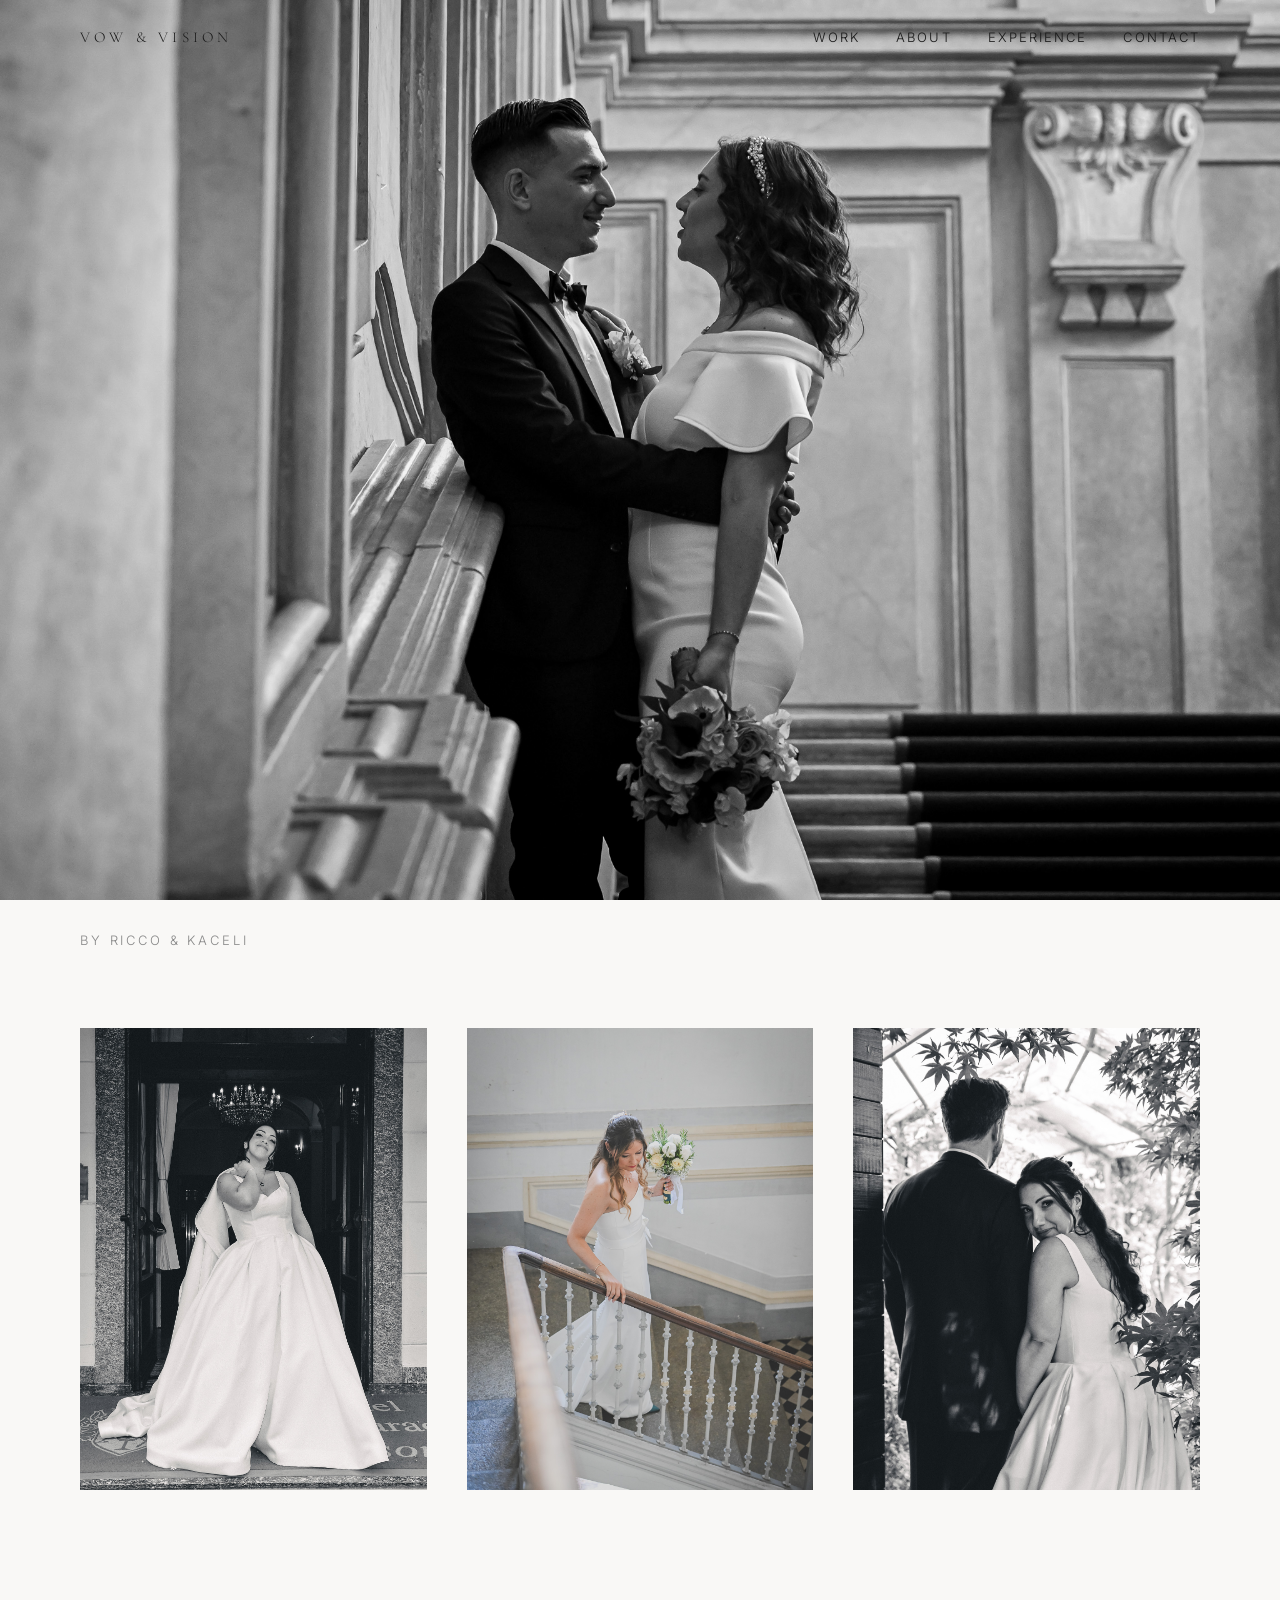
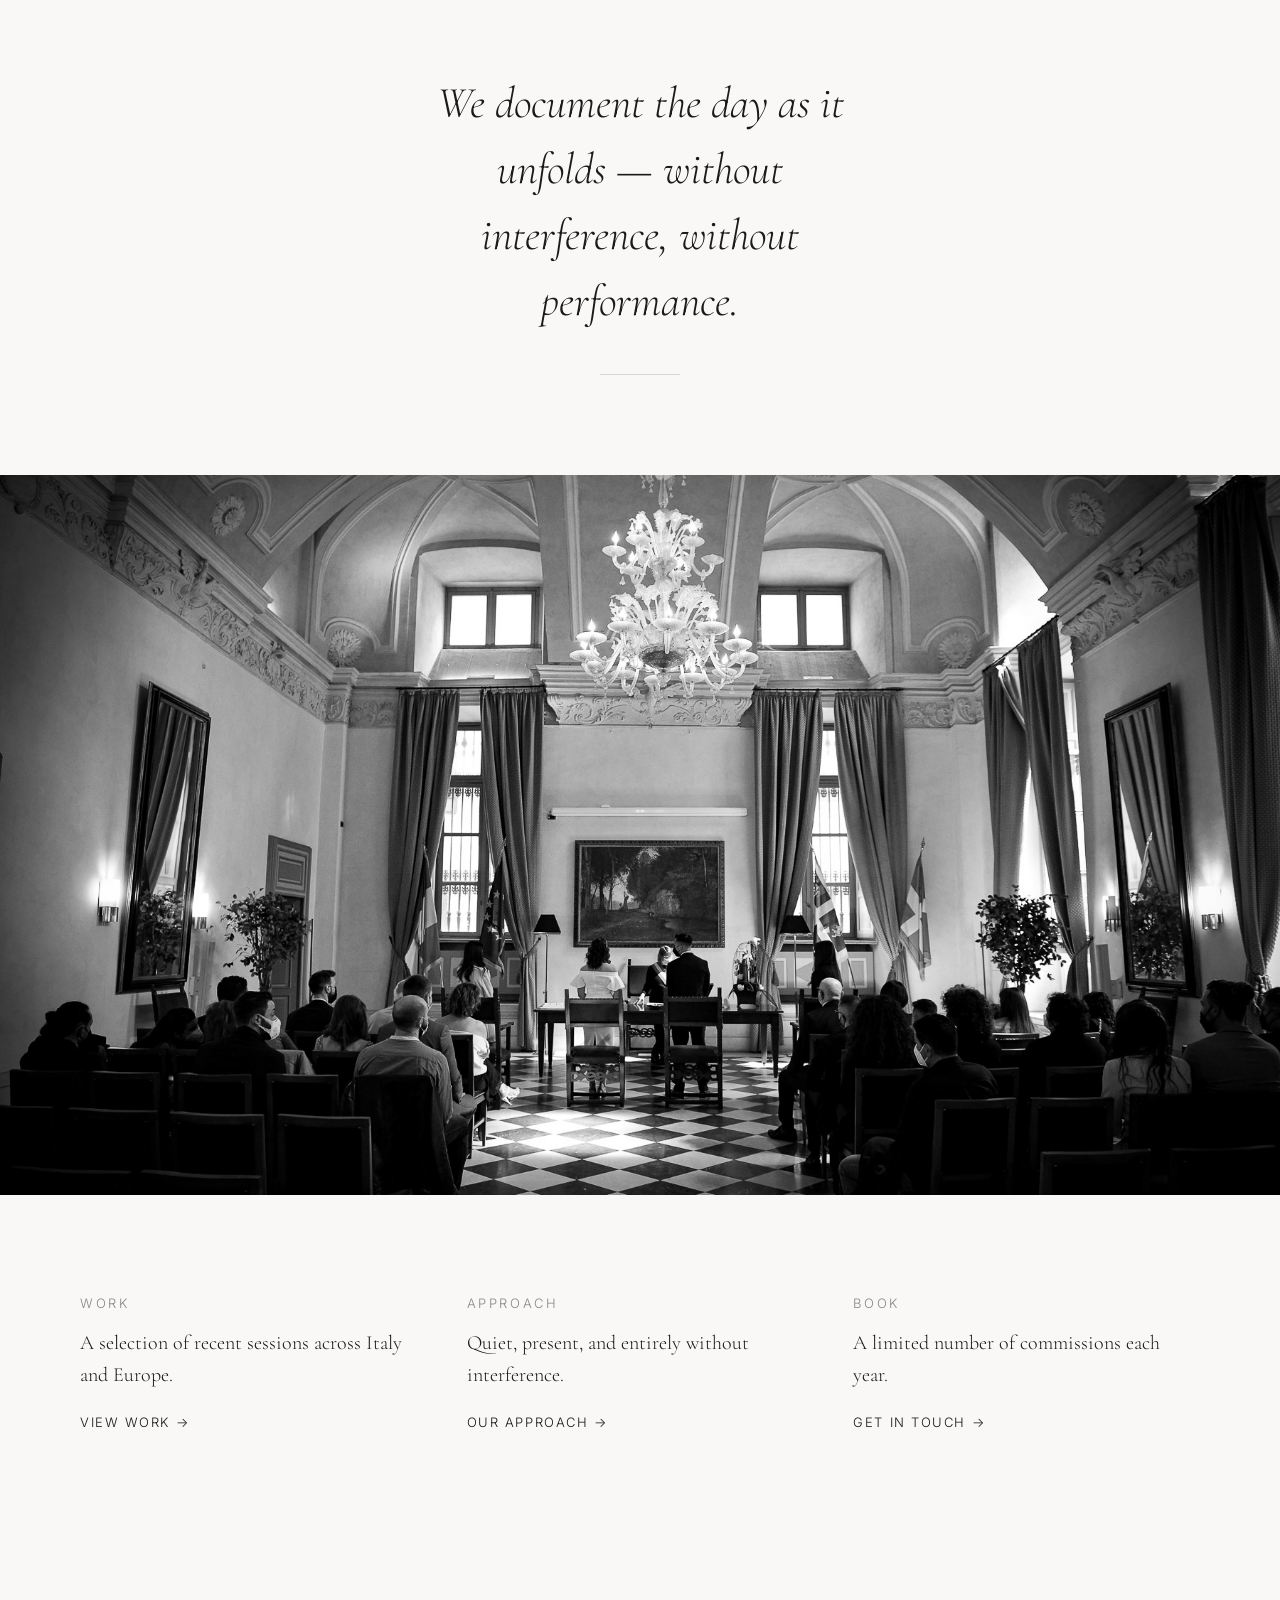
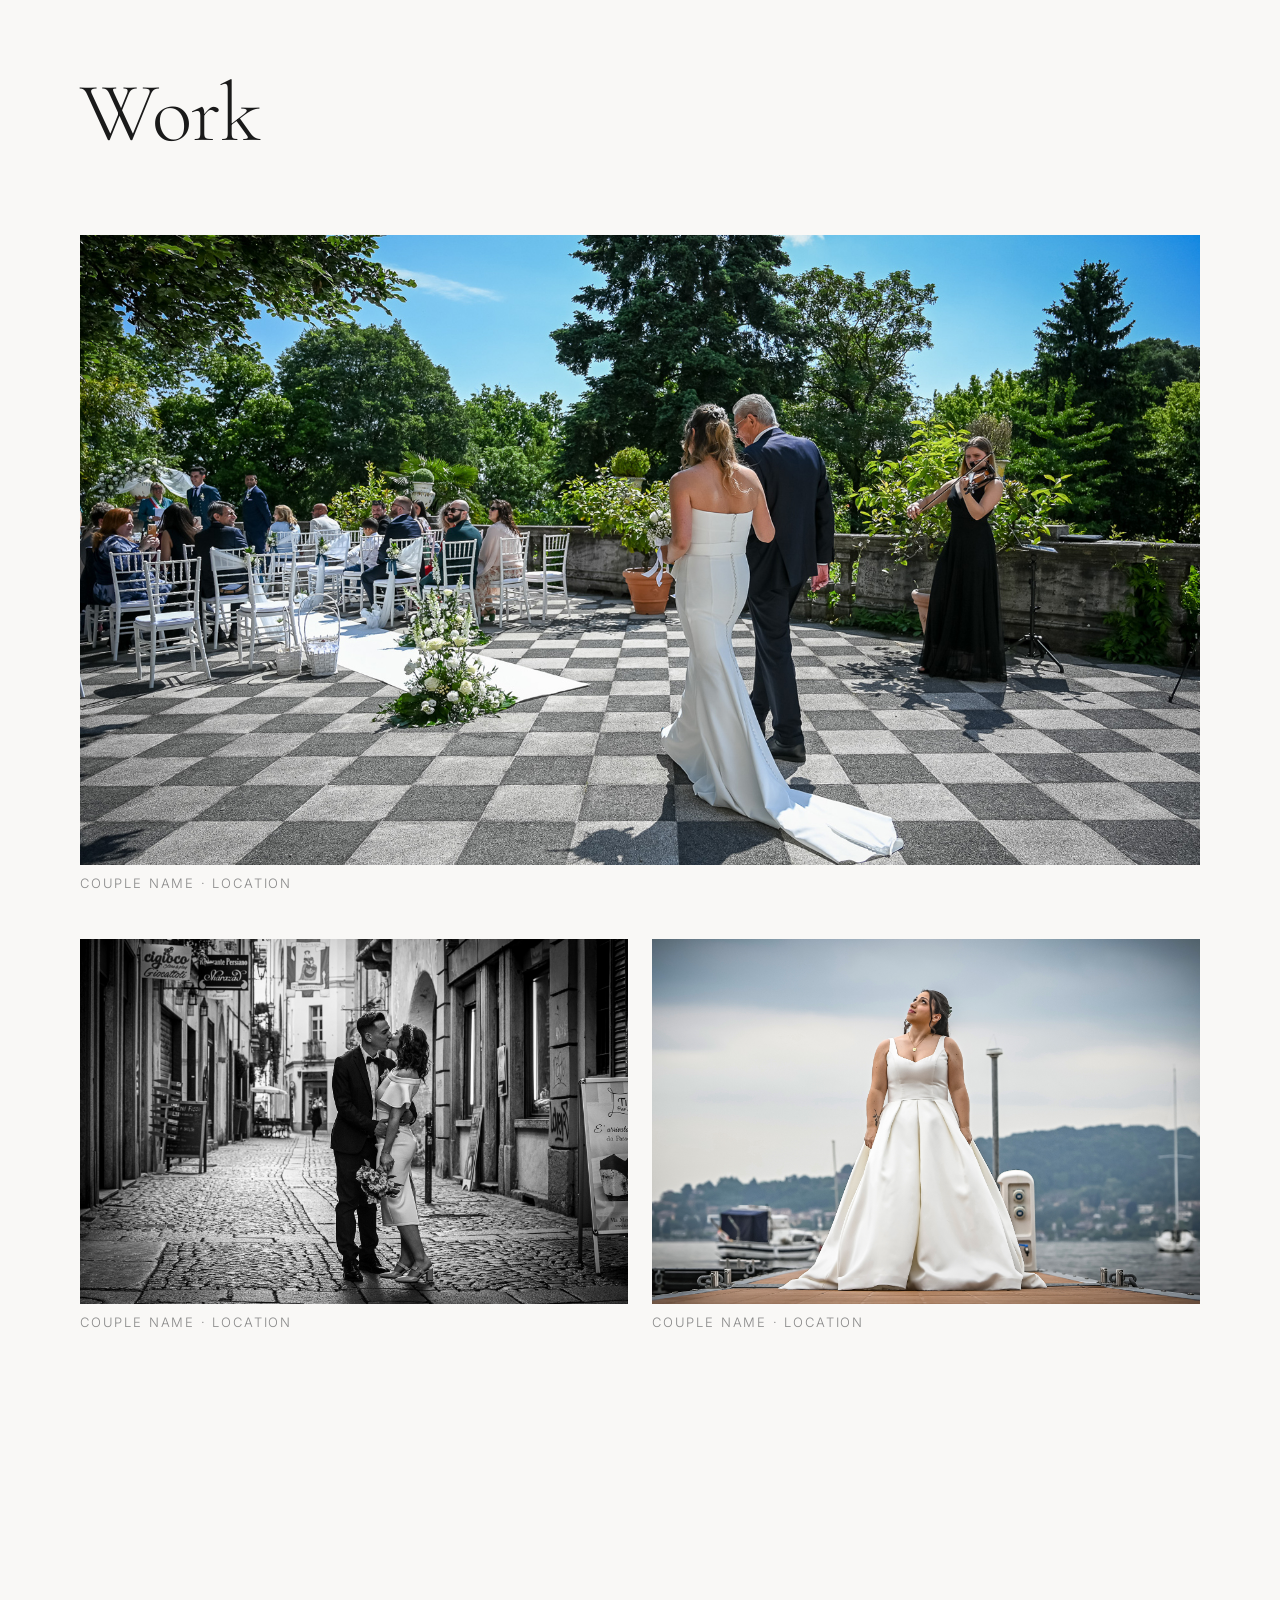
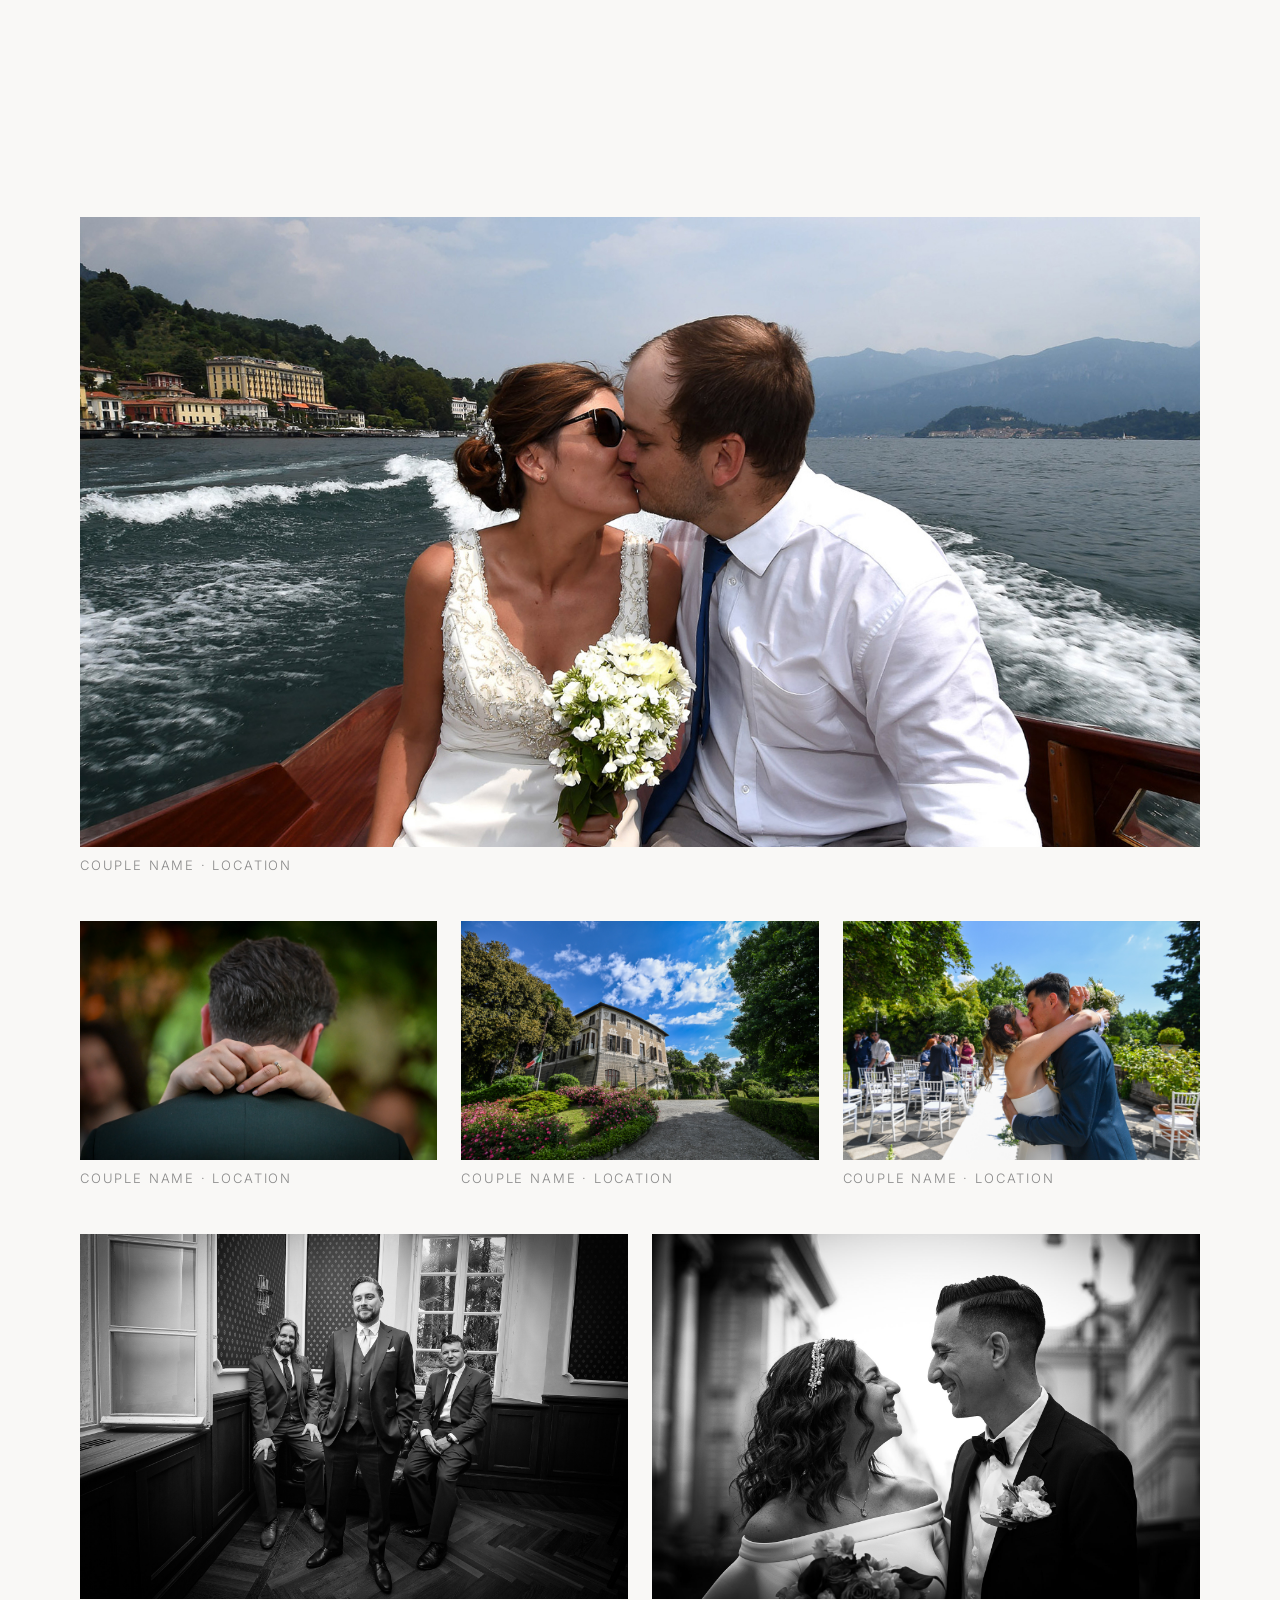
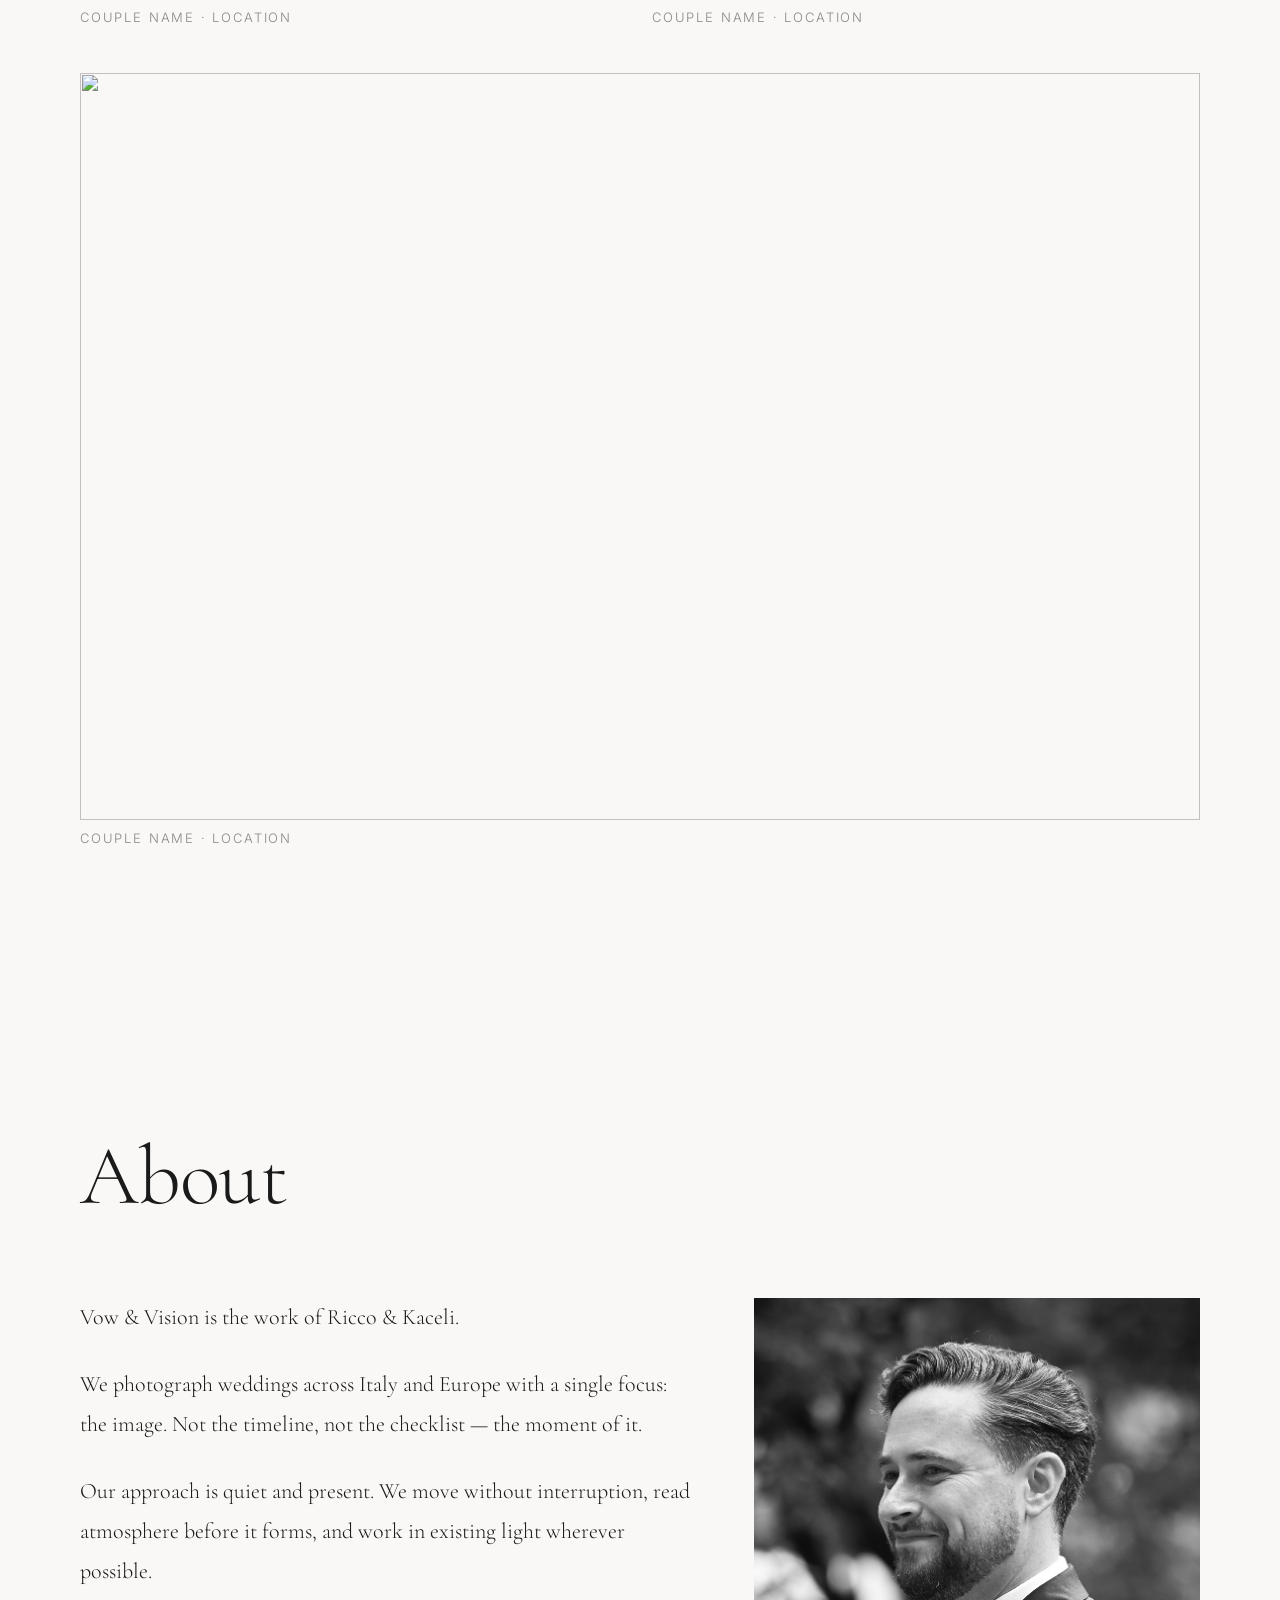
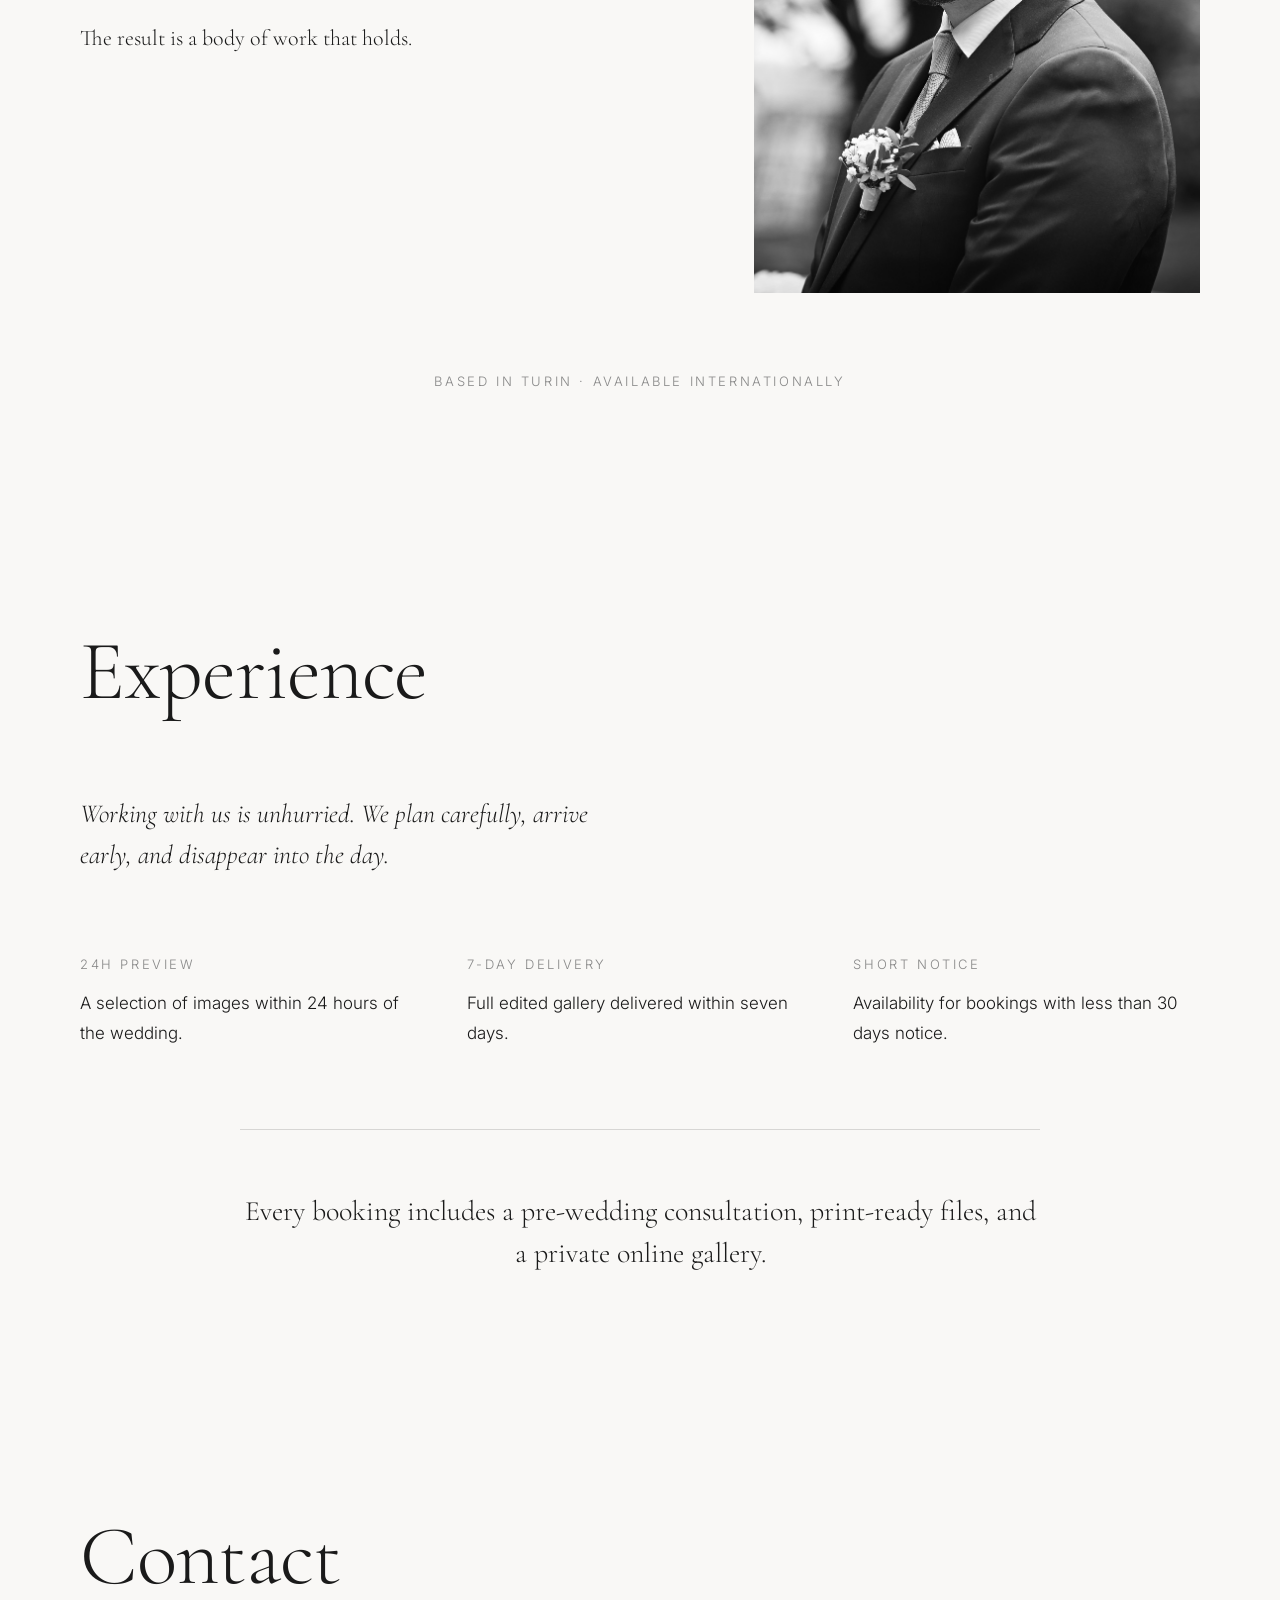
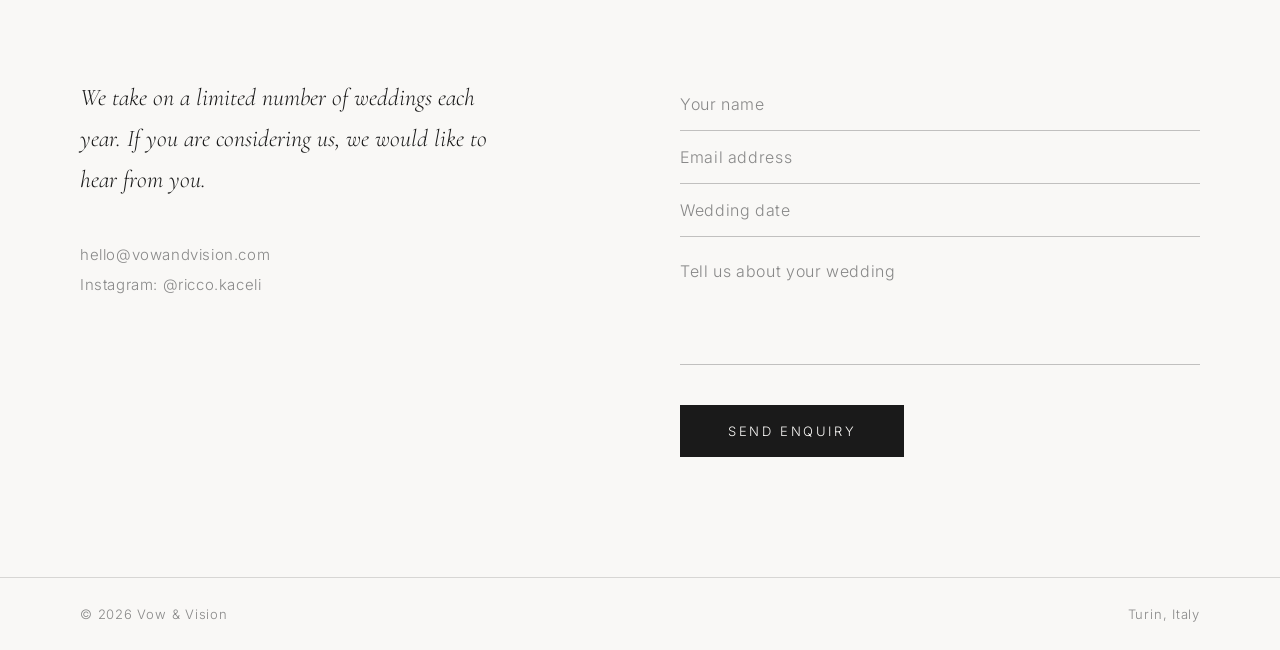
==== index.html @ 4ab12fc4 "Initial commit" ====
<!doctype html>
<html lang="en">
<head>
  <meta charset="UTF-8" />
  <meta name="viewport" content="width=device-width, initial-scale=1.0" />
  <title>Vow & Vision — Editorial Wedding Photography</title>
  <link rel="preconnect" href="https://fonts.googleapis.com">
  <link rel="preconnect" href="https://fonts.gstatic.com" crossorigin>
  <link href="https://fonts.googleapis.com/css2?family=Cormorant+Garamond:ital,wght@0,300;0,400;1,300;1,400&family=Inter:wght@300;400&display=swap" rel="stylesheet">
  <style>
    :root {
      --black: #1a1a1a;
      --white: #f9f8f6;
      --grey: #888888;
      --rule: rgba(26,26,26,0.15);
      --serif: 'Cormorant Garamond', Garamond, serif;
      --sans: 'Inter', 'Helvetica Neue', Arial, sans-serif;
      --margin: 80px;
      --gap: 40px;
    }
    *, *::before, *::after { box-sizing: border-box; margin: 0; padding: 0; }
    html { scroll-behavior: smooth; }
    body { background: var(--white); color: var(--black); font-family: var(--sans); font-weight: 300; -webkit-font-smoothing: antialiased; }
    img { display: block; width: 100%; height: 100%; object-fit: cover; }
    a { color: inherit; text-decoration: none; }

    nav {
      position: fixed; top: 0; left: 0; right: 0; z-index: 100;
      display: flex; align-items: center; justify-content: space-between;
      padding: 28px var(--margin);
      transition: background 0.3s ease, backdrop-filter 0.3s ease;
    }
    nav.scrolled { background: rgba(249,248,246,0.93); backdrop-filter: blur(8px); }
    .nav-logo { font-family: var(--serif); font-weight: 300; font-size: 15px; letter-spacing: 0.28em; text-transform: uppercase; }
    .nav-links { display: flex; gap: 36px; }
    .nav-links a { font-family: var(--sans); font-weight: 300; font-size: 13px; letter-spacing: 0.16em; text-transform: uppercase; transition: opacity 0.3s ease; }
    .nav-links a:hover { opacity: 0.45; }
    .mobile-menu-btn { display: none; font-family: var(--sans); font-size: 13px; letter-spacing: 0.16em; text-transform: uppercase; cursor: pointer; }

    .mobile-nav { display: none; position: fixed; inset: 0; background: var(--black); z-index: 200; flex-direction: column; align-items: center; justify-content: center; gap: 40px; }
    .mobile-nav.open { display: flex; }
    .mobile-nav a { font-family: var(--serif); font-weight: 300; font-size: 36px; letter-spacing: 0.08em; color: var(--white); transition: opacity 0.3s ease; }
    .mobile-nav a:hover { opacity: 0.5; }
    .close-menu { position: absolute; top: 28px; right: var(--margin); font-family: var(--sans); font-size: 13px; letter-spacing: 0.16em; text-transform: uppercase; color: var(--white); cursor: pointer; }

    .fade-in { opacity: 0; transform: translateY(24px); transition: opacity 0.7s cubic-bezier(0.25,0.1,0.25,1), transform 0.7s cubic-bezier(0.25,0.1,0.25,1); }
    .fade-in.visible { opacity: 1; transform: translateY(0); }

    #home { width: 100%; height: 100vh; overflow: hidden; }
    #home img { width: 100%; height: 100%; object-fit: cover; object-position: 50% 0%; }

    .hero-tagline-container { padding: 32px var(--margin) 0; }
    .tagline { font-family: var(--sans); font-size: 13px; letter-spacing: 0.22em; text-transform: uppercase; color: var(--grey); }

    .container { max-width: 1380px; margin: 0 auto; padding: 0 var(--margin); }

    .editorial-grid { display: grid; grid-template-columns: 1fr 1fr 1fr; gap: var(--gap); align-items: stretch; padding: 80px var(--margin); }
    .editorial-grid .left,
    .editorial-grid .middle,
    .editorial-grid .right { overflow: hidden; }
    .editorial-grid .left,
    .editorial-grid .middle,
    .editorial-grid .right { aspect-ratio: 3/4; }
    .editorial-grid img { width: 100%; height: 100%; object-fit: cover; transition: transform 0.6s ease; }
    .editorial-grid .left:hover img,
    .editorial-grid .middle:hover img,
    .editorial-grid .right:hover img { transform: scale(1.01); }
    .caption { font-family: var(--sans); font-size: 13px; letter-spacing: 0.1em; text-transform: uppercase; color: var(--grey); margin-top: 14px; }

    .pull-quote { max-width: 640px; margin: 0 auto; padding: 100px var(--margin); font-family: var(--serif); font-weight: 300; font-style: italic; font-size: 44px; line-height: 1.5; text-align: center; color: var(--black); }
    .pull-quote::after { content: ''; display: block; width: 80px; height: 0.5px; background: var(--rule); margin: 40px auto 0; }

    .full-width-image { width: 100%; height: 80vh; overflow: hidden; }
    .full-width-image img { transition: transform 0.6s ease; }
    .full-width-image:hover img { transform: scale(1.01); }

    .intro-grid { display: grid; grid-template-columns: repeat(3, 1fr); gap: var(--gap); padding-top: 100px; padding-bottom: 120px; }
    .intro-col h4 { font-family: var(--sans); font-weight: 300; font-size: 13px; letter-spacing: 0.2em; text-transform: uppercase; color: var(--grey); margin-bottom: 16px; }
    .intro-col p { font-family: var(--serif); font-size: 20px; line-height: 1.6; margin-bottom: 20px; }
    .subtle-link { font-family: var(--sans); font-size: 13px; letter-spacing: 0.12em; text-transform: uppercase; transition: opacity 0.3s ease; }
    .subtle-link:hover { opacity: 0.45; }

    .page-title { font-family: var(--serif); font-weight: 300; font-size: 84px; letter-spacing: -0.01em; line-height: 1; margin-top: 120px; margin-bottom: 80px; }

    #work { padding-bottom: 120px; }
    .gallery-section { margin-bottom: 80px; }
    .label-row { display: flex; justify-content: space-between; margin-top: 14px; font-family: var(--sans); font-size: 13px; letter-spacing: 0.14em; text-transform: uppercase; color: var(--grey); }

    .work-grid { display: grid; grid-template-columns: repeat(2, 1fr); gap: 48px; margin-bottom: 80px; }
    .work-item { display: flex; flex-direction: column; }
    .work-img { width: 100%; aspect-ratio: 3/2; overflow: hidden; }
    .work-img img { width: 100%; height: 100%; object-fit: cover; transition: transform 0.6s ease; }
    .work-img:hover img { transform: scale(1.02); }
    .work-label { margin-top: 12px; font-family: var(--sans); font-size: 13px; letter-spacing: 0.14em; text-transform: uppercase; color: var(--grey); }

    /* Work Gallery */
    .wg-full, .wg-pair, .wg-asymm, .wg-trio { padding: 0 var(--margin); margin-bottom: 48px; }
    .wg-pair { display: grid; grid-template-columns: 1fr 1fr; gap: 24px; }
    .wg-trio { display: grid; grid-template-columns: 1fr 1fr 1fr; gap: 24px; }
    .wg-asymm { display: grid; grid-template-columns: 60fr 40fr; gap: 24px; }
    .wg-asymm-r { grid-template-columns: 40fr 60fr; }
    .wg-item { display: flex; flex-direction: column; }
    .wg-img { position: relative; overflow: hidden; aspect-ratio: 3/2; cursor: pointer; }
    .wg-img img { width: 100%; height: 100%; object-fit: cover; transition: transform 0.7s cubic-bezier(0.25,0.1,0.25,1); }
    .wg-img:hover img { transform: scale(1.03); }
    .wg-overlay { position: absolute; inset: 0; background: rgba(26,26,26,0); display: flex; align-items: flex-end; padding: 16px; transition: background 0.3s ease; pointer-events: none; }
    .wg-img:hover .wg-overlay { background: rgba(26,26,26,0.12); }
    .wg-filename { font-family: var(--sans); font-size: 11px; letter-spacing: 0.12em; text-transform: uppercase; color: rgba(249,248,246,0.85); opacity: 0; transition: opacity 0.3s ease; }
    .wg-img:hover .wg-filename { opacity: 1; }
    .wg-caption { margin-top: 10px; font-family: var(--sans); font-size: 13px; letter-spacing: 0.14em; text-transform: uppercase; color: var(--grey); }
    .wg-names { }

    /* Lightbox */
    .lb { display: none; position: fixed; inset: 0; background: rgba(20,20,20,0.97); z-index: 500; align-items: center; justify-content: center; }
    .lb.open { display: flex; }
    .lb-inner { position: relative; max-width: 90vw; max-height: 90vh; }
    .lb-inner img { max-width: 90vw; max-height: 85vh; object-fit: contain; display: block; }
    .lb-caption { position: absolute; bottom: -32px; left: 0; right: 0; text-align: center; font-family: var(--sans); font-size: 12px; letter-spacing: 0.16em; text-transform: uppercase; color: rgba(249,248,246,0.5); }
    .lb-close { position: fixed; top: 28px; right: 36px; font-family: var(--sans); font-size: 12px; letter-spacing: 0.2em; text-transform: uppercase; color: rgba(249,248,246,0.6); cursor: pointer; transition: color 0.2s; }
    .lb-close:hover { color: var(--white); }
    .lb-prev, .lb-next { position: fixed; top: 50%; transform: translateY(-50%); font-family: var(--sans); font-size: 11px; letter-spacing: 0.2em; text-transform: uppercase; color: rgba(249,248,246,0.5); cursor: pointer; transition: color 0.2s; padding: 20px; }
    .lb-prev { left: 20px; }
    .lb-next { right: 20px; }
    .lb-prev:hover, .lb-next:hover { color: var(--white); }

    .session-1 .img-wrapper { width: 100%; aspect-ratio: 16/9; overflow: hidden; }
    .session-1 .img-wrapper img { transition: transform 0.6s ease; }
    .session-1:hover .img-wrapper img { transform: scale(1.01); }

    .session-2 { display: grid; grid-template-columns: 60fr 38fr; gap: var(--gap); align-items: start; }
    .session-2 .left img { aspect-ratio: 3/2; overflow: hidden; transition: transform 0.6s ease; }
    .session-2 .left:hover img { transform: scale(1.01); }
    .session-2 .right { margin-top: 40px; display: flex; flex-direction: column; gap: var(--gap); }
    .session-2 .right .img-wrap { overflow: hidden; aspect-ratio: 3/4; }
    .session-2 .right .img-wrap img { width: 100%; height: 100%; object-fit: cover; transition: transform 0.6s ease; }
    .session-2 .right .img-wrap:hover img { transform: scale(1.01); }

    .session-3 { max-width: 560px; margin: 0 auto; text-align: center; }
    .session-3 img { aspect-ratio: 3/4; overflow: hidden; transition: transform 0.6s ease; }
    .session-3:hover img { transform: scale(1.01); }
    .session-3 .caption { text-align: center; }

    .session-4 { display: grid; grid-template-columns: repeat(3, 1fr); gap: var(--gap); }
    .session-4 img { aspect-ratio: 3/4; overflow: hidden; transition: transform 0.6s ease; }
    .session-4 img:hover { transform: scale(1.01); }

    #about { padding-bottom: 120px; }
    .about-layout { display: grid; grid-template-columns: 55fr 40fr; gap: 60px; align-items: start; }
    .about-text p { font-family: var(--serif); font-weight: 300; font-size: 22px; line-height: 1.8; margin-bottom: 28px; }
    .about-image { aspect-ratio: 3/4; overflow: hidden; }
    .about-footer-label { margin-top: 80px; text-align: center; font-family: var(--sans); font-size: 13px; letter-spacing: 0.2em; text-transform: uppercase; color: var(--grey); }

    #experience { padding-bottom: 120px; }
    .exp-intro { max-width: 560px; font-family: var(--serif); font-weight: 300; font-style: italic; font-size: 26px; line-height: 1.6; margin-bottom: 80px; }
    .exp-grid { display: grid; grid-template-columns: repeat(3, 1fr); gap: var(--gap); margin-bottom: 80px; }
    .exp-col h4 { font-family: var(--sans); font-weight: 300; font-size: 13px; letter-spacing: 0.2em; text-transform: uppercase; color: var(--grey); margin-bottom: 16px; }
    .exp-col p { font-family: var(--sans); font-weight: 300; font-size: 17px; line-height: 1.8; }
    .exp-hairline { border-top: 0.5px solid var(--rule); padding-top: 60px; text-align: center; font-family: var(--serif); font-weight: 300; font-size: 28px; line-height: 1.5; max-width: 800px; margin: 0 auto; }

    #contact { padding-bottom: 120px; }
    .contact-layout { display: grid; grid-template-columns: 1fr 1fr; gap: 80px; align-items: start; }
    .contact-intro { font-family: var(--serif); font-weight: 300; font-style: italic; font-size: 24px; line-height: 1.7; margin-bottom: 40px; max-width: 420px; }
    .contact-details p { font-family: var(--sans); font-weight: 300; font-size: 15px; letter-spacing: 0.04em; color: var(--grey); line-height: 2; }
    .contact-form { display: flex; flex-direction: column; }
    .contact-form input, .contact-form textarea { border: none; border-bottom: 0.5px solid rgba(26,26,26,0.25); border-radius: 0; background: transparent; font-family: var(--sans); font-weight: 300; font-size: 16px; letter-spacing: 0.04em; color: var(--black); padding: 16px 0; width: 100%; outline: none; -webkit-appearance: none; }
    .contact-form input::placeholder, .contact-form textarea::placeholder { color: var(--grey); }
    .contact-form textarea { min-height: 120px; resize: none; margin-top: 8px; }
    .contact-form button { margin-top: 40px; align-self: flex-start; background: var(--black); color: var(--white); border: none; font-family: var(--sans); font-weight: 300; font-size: 13px; letter-spacing: 0.2em; text-transform: uppercase; padding: 18px 48px; cursor: pointer; transition: opacity 0.3s ease; }
    .contact-form button:hover { opacity: 0.7; }

    footer { border-top: 0.5px solid var(--rule); display: flex; justify-content: space-between; padding: 28px var(--margin); font-family: var(--sans); font-size: 13px; letter-spacing: 0.06em; color: var(--grey); }

    @media (max-width: 1024px) {
      :root { --margin: 48px; }
      .page-title { font-size: 60px; }
      .pull-quote { font-size: 28px; }
    }
    @media (max-width: 768px) {
      :root { --margin: 24px; --gap: 20px; }
      nav { padding: 24px var(--margin); }
      .nav-links { display: none; }
      .mobile-menu-btn { display: block; }
      .editorial-grid { grid-template-columns: 1fr; padding-top: 48px; padding-bottom: 48px; }
      .editorial-grid .right { margin-top: 0; }
      .pull-quote { font-size: 24px; padding: 60px var(--margin); }
      .intro-grid { grid-template-columns: 1fr; padding-top: 60px; padding-bottom: 60px; }
      .page-title { font-size: 44px; margin-top: 80px; margin-bottom: 48px; }
      .session-2 { grid-template-columns: 1fr; }
      .session-2 .right { margin-top: 0; aspect-ratio: 16/9; }
      .session-4 { grid-template-columns: 1fr; }
      .about-layout { grid-template-columns: 1fr; }
      .about-image { aspect-ratio: 16/9; }
      .exp-grid { grid-template-columns: 1fr; }
      .contact-layout { grid-template-columns: 1fr; gap: 48px; }
      footer { flex-direction: column; gap: 8px; }
      .wg-pair, .wg-trio, .wg-asymm { grid-template-columns: 1fr; }
    }
  </style>
</head>
<body>

<nav id="main-nav">
  <div class="nav-logo">VOW & VISION</div>
  <div class="nav-links">
    <a href="#work">Work</a>
    <a href="#about">About</a>
    <a href="#experience">Experience</a>
    <a href="#contact">Contact</a>
  </div>
  <div class="mobile-menu-btn" id="menuBtn">Menu</div>
</nav>

<div class="mobile-nav" id="mobileNav">
  <div class="close-menu" id="closeMenu">Close</div>
  <a href="#work" onclick="closeMobileNav()">Work</a>
  <a href="#about" onclick="closeMobileNav()">About</a>
  <a href="#experience" onclick="closeMobileNav()">Experience</a>
  <a href="#contact" onclick="closeMobileNav()">Contact</a>
</div>

<main>

  <section id="home">
    <img id="hero-img" src="images/hero.jpg" alt="Couple in golden hour light, Italy">
  </section>

  <div class="hero-tagline-container">
    <div class="tagline">by Ricco & Kaceli</div>
  </div>

  <section class="fade-in">
    <div class="editorial-grid">
      <div class="left">
        <img src="images/grid-left.jpg" alt="Portrait" style="object-position: 56% 50%;">
      </div>
      <div class="middle">
        <img src="images/grid-right.jpg" alt="Ceremony">
      </div>
      <div class="right">
        <img src="images/grid-right2.jpg" alt="Portrait">
      </div>
    </div>
  </section>

  <section class="fade-in">
    <div class="pull-quote">
      We document the day as it unfolds — without interference, without performance.
    </div>
  </section>

  <section class="full-width-image fade-in">
    <img src="images/band.jpg" alt="Wedding reception at dusk">
  </section>

  <section class="fade-in">
    <div class="container intro-grid">
      <div class="intro-col">
        <h4>Work</h4>
        <p>A selection of recent sessions across Italy and Europe.</p>
        <a href="#work" class="subtle-link">View work →</a>
      </div>
      <div class="intro-col">
        <h4>Approach</h4>
        <p>Quiet, present, and entirely without interference.</p>
        <a href="#about" class="subtle-link">Our approach →</a>
      </div>
      <div class="intro-col">
        <h4>Book</h4>
        <p>A limited number of commissions each year.</p>
        <a href="#contact" class="subtle-link">Get in touch →</a>
      </div>
    </div>
  </section>

  <section id="work">
    <div class="container">
      <h1 class="page-title fade-in">Work</h1>
    </div>

    <!-- WORK GRID: varied rhythm layout -->
    <!-- To swap images: rename your file to match the filename shown in each caption -->

    <!-- Row 1: Full width hero -->
    <div class="wg-full fade-in">
      <div class="wg-img" style="aspect-ratio: 16/9;">
        <img src="images/w-01.jpg" alt="">
        <div class="wg-overlay"><span class="wg-filename">w-01.jpg</span></div>
      </div>
      <div class="wg-caption">
        <span class="wg-names">Couple Name · Location</span>
      </div>
    </div>

    <!-- Row 2: Two equal landscape -->
    <div class="wg-pair fade-in">
      <div class="wg-item">
        <div class="wg-img">
          <img src="images/w-02.jpg" alt="">
          <div class="wg-overlay"><span class="wg-filename">w-02.jpg</span></div>
        </div>
        <div class="wg-caption"><span class="wg-names">Couple Name · Location</span></div>
      </div>
      <div class="wg-item">
        <div class="wg-img">
          <img src="images/w-03.jpg" alt="">
          <div class="wg-overlay"><span class="wg-filename">w-03.jpg</span></div>
        </div>
        <div class="wg-caption"><span class="wg-names">Couple Name · Location</span></div>
      </div>
    </div>

    <!-- Row 3: Two equal -->
    <div class="wg-pair fade-in">
      <div class="wg-item">
        <div class="wg-img">
          <img src="images/w-04.jpg" alt="">
          <div class="wg-overlay"><span class="wg-filename">w-04.jpg</span></div>
        </div>
        <div class="wg-caption"><span class="wg-names">Couple Name · Location</span></div>
      </div>
      <div class="wg-item">
        <div class="wg-img">
          <img src="images/w-05.jpg" alt="">
          <div class="wg-overlay"><span class="wg-filename">w-05.jpg</span></div>
        </div>
        <div class="wg-caption"><span class="wg-names">Couple Name · Location</span></div>
      </div>
    </div>

    <!-- Row 4: Full width hero -->
    <div class="wg-full fade-in">
      <div class="wg-img" style="aspect-ratio: 16/9;">
        <img src="images/w-06.jpg" alt="">
        <div class="wg-overlay"><span class="wg-filename">w-06.jpg</span></div>
      </div>
      <div class="wg-caption"><span class="wg-names">Couple Name · Location</span></div>
    </div>

    <!-- Row 5: Three equal -->
    <div class="wg-trio fade-in">
      <div class="wg-item">
        <div class="wg-img">
          <img src="images/w-07.jpg" alt="">
          <div class="wg-overlay"><span class="wg-filename">w-07.jpg</span></div>
        </div>
        <div class="wg-caption"><span class="wg-names">Couple Name · Location</span></div>
      </div>
      <div class="wg-item">
        <div class="wg-img">
          <img src="images/w-08.jpg" alt="">
          <div class="wg-overlay"><span class="wg-filename">w-08.jpg</span></div>
        </div>
        <div class="wg-caption"><span class="wg-names">Couple Name · Location</span></div>
      </div>
      <div class="wg-item">
        <div class="wg-img">
          <img src="images/w-09.jpg" alt="">
          <div class="wg-overlay"><span class="wg-filename">w-09.jpg</span></div>
        </div>
        <div class="wg-caption"><span class="wg-names">Couple Name · Location</span></div>
      </div>
    </div>



    <!-- Row 7: Two equal landscape -->
    <div class="wg-pair fade-in">
      <div class="wg-item">
        <div class="wg-img">
          <img src="images/w-12.jpg" alt="" style="object-position: 49% 100%;">
          <div class="wg-overlay"><span class="wg-filename">w-12.jpg</span></div>
        </div>
        <div class="wg-caption"><span class="wg-names">Couple Name · Location</span></div>
      </div>
      <div class="wg-item">
        <div class="wg-img">
          <img src="images/w-13.jpg" alt="">
          <div class="wg-overlay"><span class="wg-filename">w-13.jpg</span></div>
        </div>
        <div class="wg-caption"><span class="wg-names">Couple Name · Location</span></div>
      </div>
    </div>

    <!-- Row 8: Full width closing hero -->
    <div class="wg-full fade-in">
      <div class="wg-img" style="aspect-ratio: 3/2;">
        <img src="images/w-14.jpg" alt="">
        <div class="wg-overlay"><span class="wg-filename">w-14.jpg</span></div>
      </div>
      <div class="wg-caption"><span class="wg-names">Couple Name · Location</span></div>
    </div>

  </section>

    <section id="about">
    <div class="container">
      <h1 class="page-title fade-in">About</h1>
      <div class="about-layout fade-in">
        <div class="about-text">
          <p>Vow & Vision is the work of Ricco & Kaceli.</p>
          <p>We photograph weddings across Italy and Europe with a single focus: the image. Not the timeline, not the checklist — the moment of it.</p>
          <p>Our approach is quiet and present. We move without interruption, read atmosphere before it forms, and work in existing light wherever possible.</p>
          <p>The result is a body of work that holds.</p>
        </div>
        <div class="about-image">
          <img src="images/about.jpg" alt="Ricco & Kaceli at work" style="object-position: 67% 50%;">
        </div>
      </div>
      <div class="about-footer-label fade-in">Based in Turin  ·  Available internationally</div>
    </div>
  </section>

  <section id="experience">
    <div class="container">
      <h1 class="page-title fade-in">Experience</h1>
      <div class="exp-intro fade-in">
        Working with us is unhurried. We plan carefully, arrive early, and disappear into the day.
      </div>
      <div class="exp-grid fade-in">
        <div class="exp-col">
          <h4>24h Preview</h4>
          <p>A selection of images within 24 hours of the wedding.</p>
        </div>
        <div class="exp-col">
          <h4>7-Day Delivery</h4>
          <p>Full edited gallery delivered within seven days.</p>
        </div>
        <div class="exp-col">
          <h4>Short Notice</h4>
          <p>Availability for bookings with less than 30 days notice.</p>
        </div>
      </div>
      <div class="exp-hairline fade-in">
        Every booking includes a pre-wedding consultation, print-ready files, and a private online gallery.
      </div>
    </div>
  </section>

  <section id="contact">
    <div class="container">
      <h1 class="page-title fade-in">Contact</h1>
      <div class="contact-layout fade-in">
        <div class="contact-left">
          <div class="contact-intro">
            We take on a limited number of weddings each year. If you are considering us, we would like to hear from you.
          </div>
          <div class="contact-details">
            <p>hello@vowandvision.com</p>
            <p>Instagram: <a href="https://www.instagram.com/ricco.kaceli/" target="_blank" style="color: inherit; text-decoration: none;">@ricco.kaceli</a></p>
          </div>
        </div>
        <div class="contact-right">
          <form class="contact-form" onsubmit="return false;">
            <input type="text" placeholder="Your name">
            <input type="email" placeholder="Email address">
            <input type="text" placeholder="Wedding date">
            <textarea placeholder="Tell us about your wedding"></textarea>
            <button type="submit">Send enquiry</button>
          </form>
        </div>
      </div>
    </div>
  </section>

</main>

<footer>
  <span>© 2026 Vow & Vision</span>
  <span>Turin, Italy</span>
</footer>

<script>
  const nav = document.getElementById('main-nav');
  window.addEventListener('scroll', () => {
    nav.classList.toggle('scrolled', window.scrollY > 40);
  });

  const menuBtn = document.getElementById('menuBtn');
  const closeMenuBtn = document.getElementById('closeMenu');
  const mobileNav = document.getElementById('mobileNav');
  menuBtn.addEventListener('click', () => mobileNav.classList.add('open'));
  closeMenuBtn.addEventListener('click', closeMobileNav);
  function closeMobileNav() { mobileNav.classList.remove('open'); }

  const observer = new IntersectionObserver((entries) => {
    entries.forEach(e => {
      if (e.isIntersecting) {
        e.target.classList.add('visible');
        observer.unobserve(e.target);
      }
    });
  }, { threshold: 0.08 });
  document.querySelectorAll('.fade-in').forEach(el => observer.observe(el));
</script>

<!-- Lightbox -->
<div class="lb" id="lightbox">
  <span class="lb-close" id="lb-close">Close ✕</span>
  <span class="lb-prev" id="lb-prev">← Prev</span>
  <div class="lb-inner">
    <img id="lb-img" src="" alt="">
    <div class="lb-caption" id="lb-caption"></div>
  </div>
  <span class="lb-next" id="lb-next">Next →</span>
</div>

<script>
  // Lightbox
  const lb = document.getElementById('lightbox');
  const lbImg = document.getElementById('lb-img');
  const lbCaption = document.getElementById('lb-caption');
  let images = [];
  let current = 0;

  function buildImageList() {
    images = [];
    document.querySelectorAll('.wg-img').forEach(el => {
      const img = el.querySelector('img');
      const caption = el.closest('.wg-item, .wg-full')?.querySelector('.wg-names')?.textContent || '';
      images.push({ src: img.src, caption });
    });
  }

  function openLightbox(index) {
    buildImageList();
    current = index;
    showImage();
    lb.classList.add('open');
    document.body.style.overflow = 'hidden';
  }

  function showImage() {
    lbImg.src = images[current].src;
    lbCaption.textContent = images[current].caption;
  }

  document.querySelectorAll('.wg-img').forEach((el, i) => {
    el.addEventListener('click', () => openLightbox(i));
  });

  document.getElementById('lb-close').addEventListener('click', () => {
    lb.classList.remove('open');
    document.body.style.overflow = '';
  });

  document.getElementById('lb-prev').addEventListener('click', () => {
    current = (current - 1 + images.length) % images.length;
    showImage();
  });

  document.getElementById('lb-next').addEventListener('click', () => {
    current = (current + 1) % images.length;
    showImage();
  });

  lb.addEventListener('click', e => {
    if (e.target === lb) { lb.classList.remove('open'); document.body.style.overflow = ''; }
  });

  document.addEventListener('keydown', e => {
    if (!lb.classList.contains('open')) return;
    if (e.key === 'ArrowLeft') { current = (current - 1 + images.length) % images.length; showImage(); }
    if (e.key === 'ArrowRight') { current = (current + 1) % images.length; showImage(); }
    if (e.key === 'Escape') { lb.classList.remove('open'); document.body.style.overflow = ''; }
  });
</script>

</body>
</html>
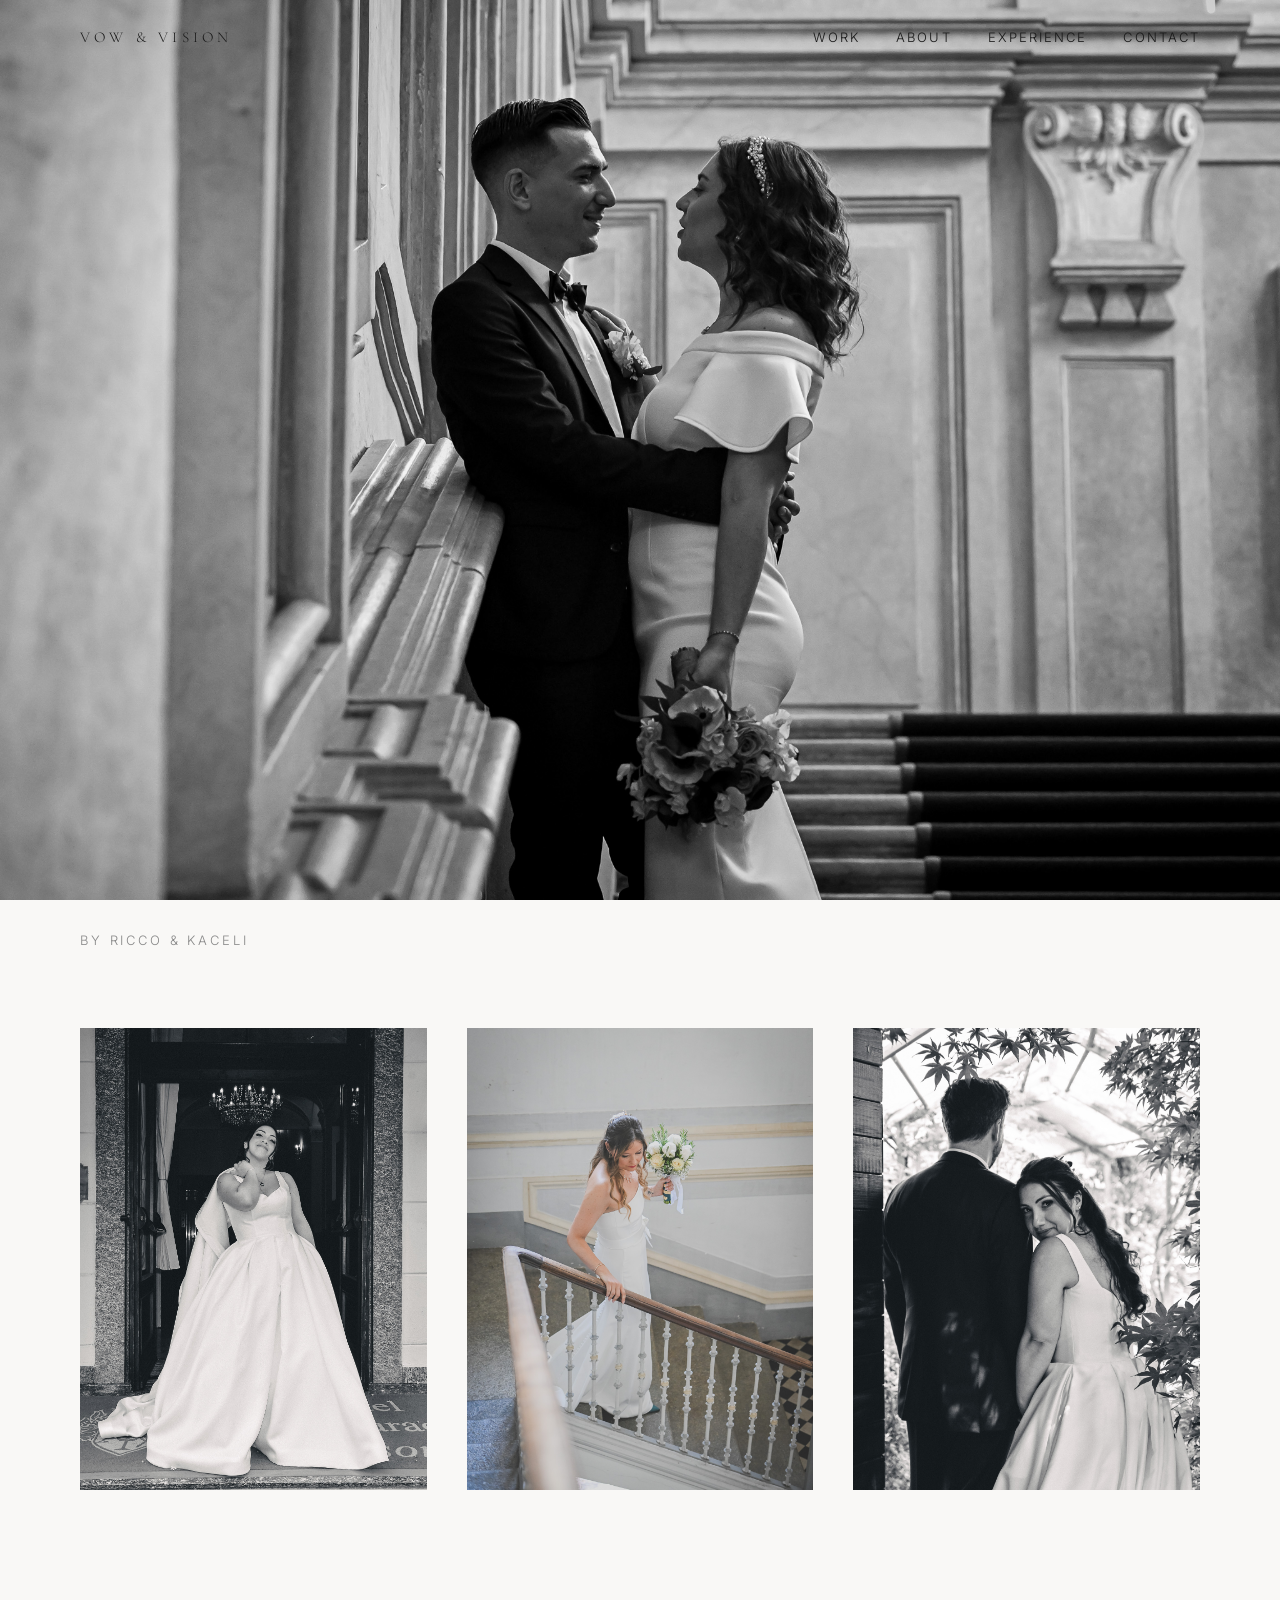
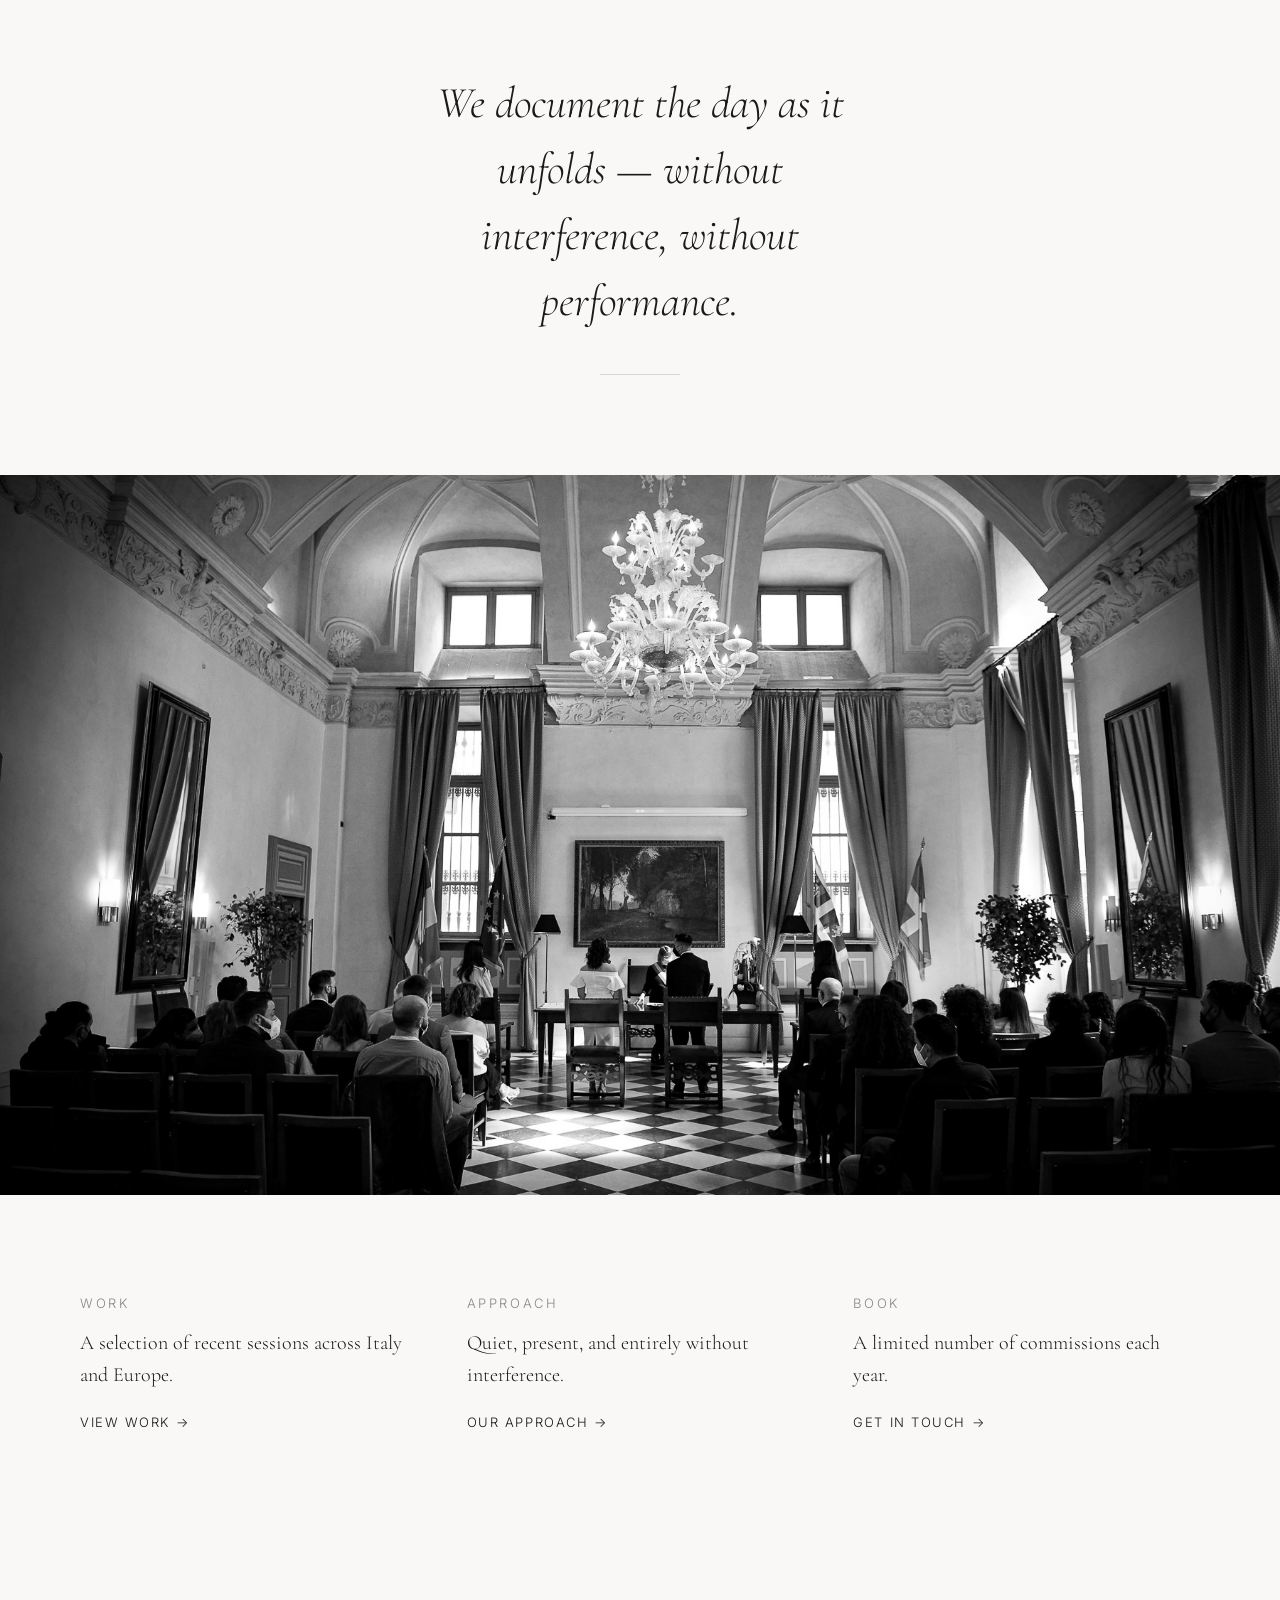
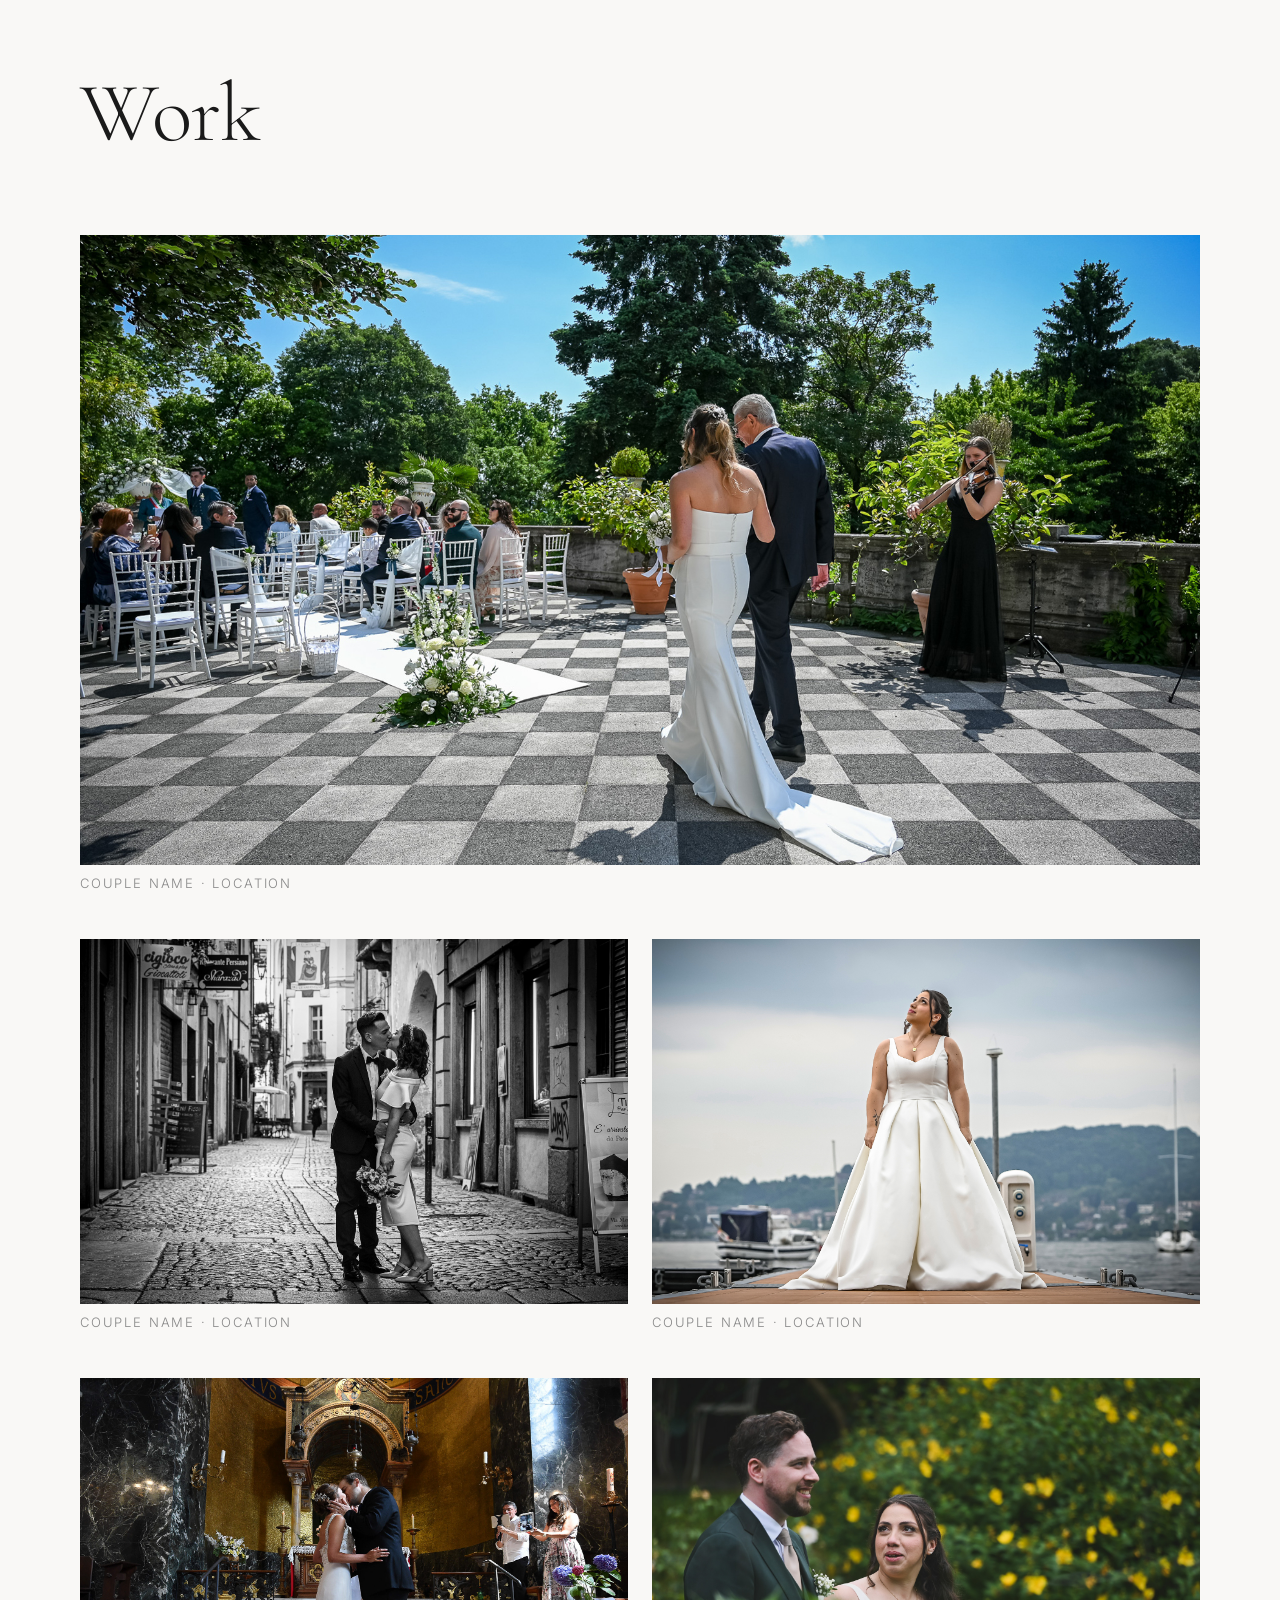
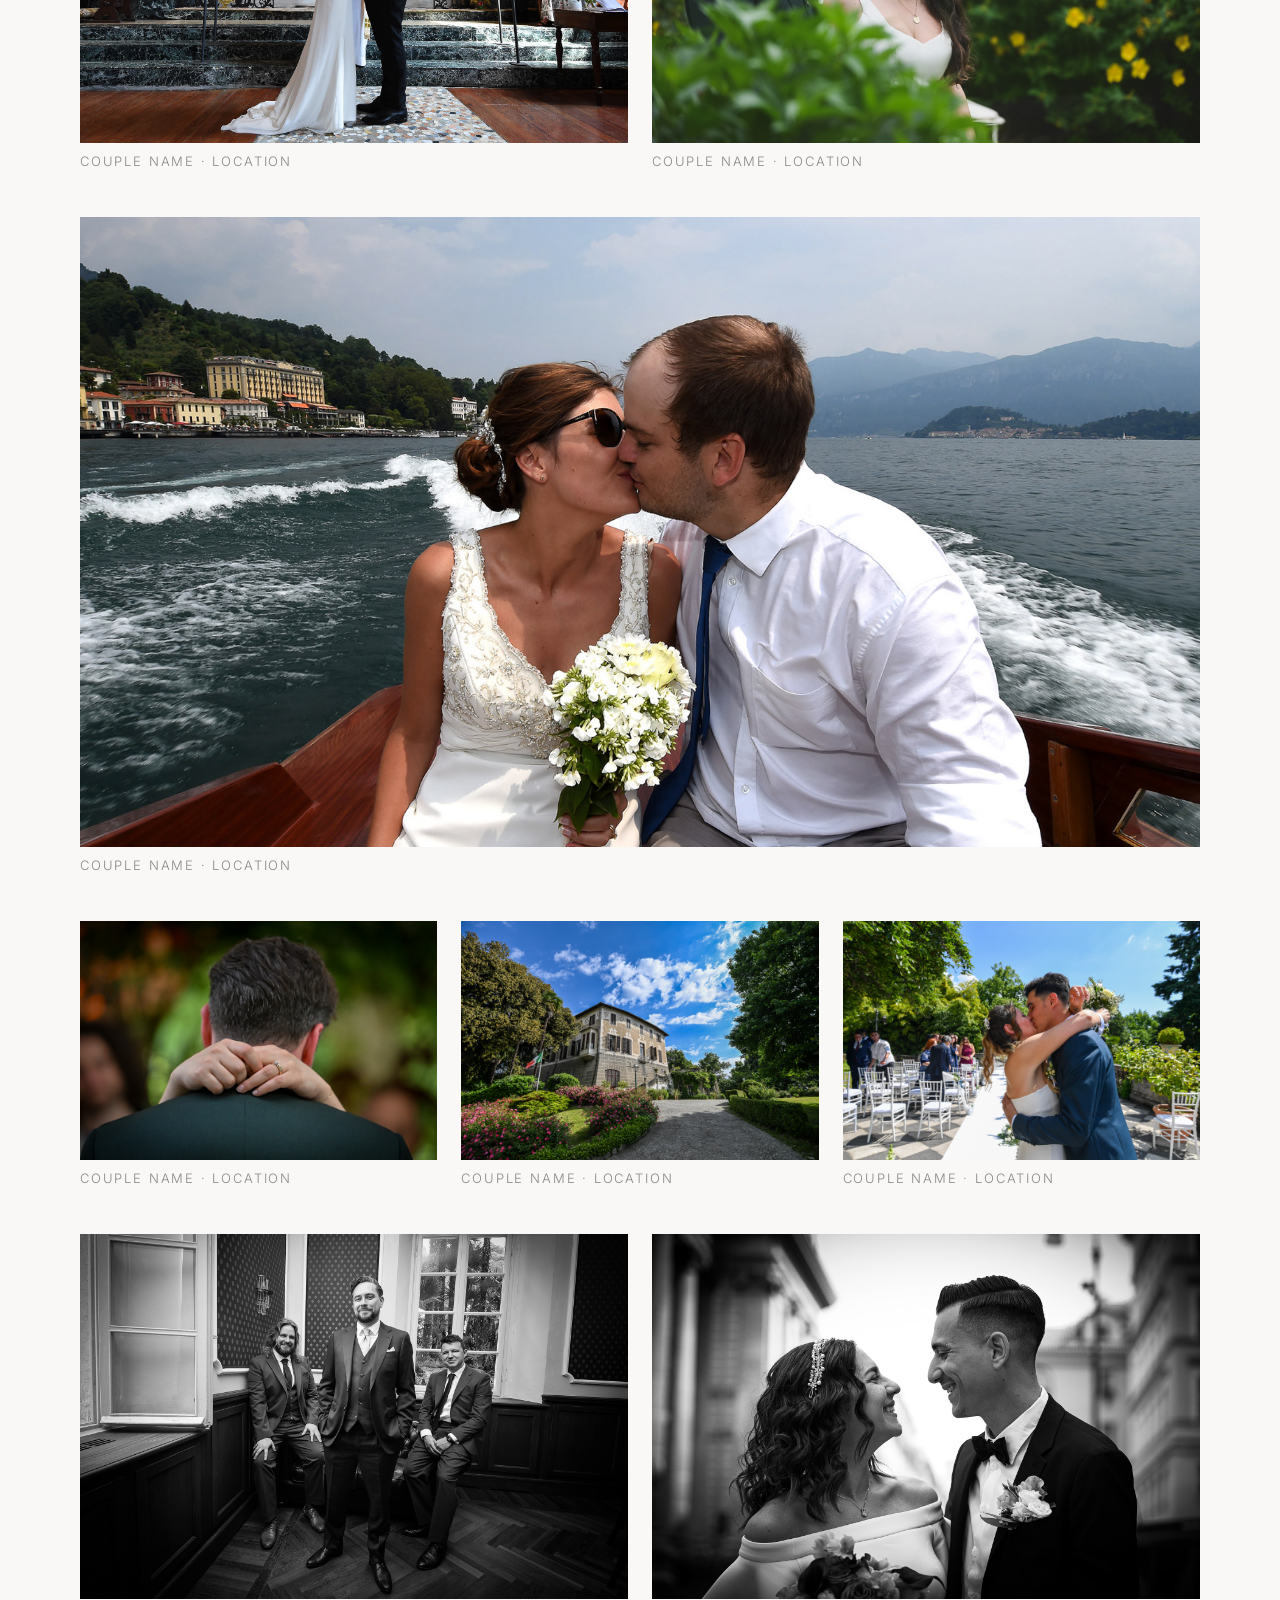
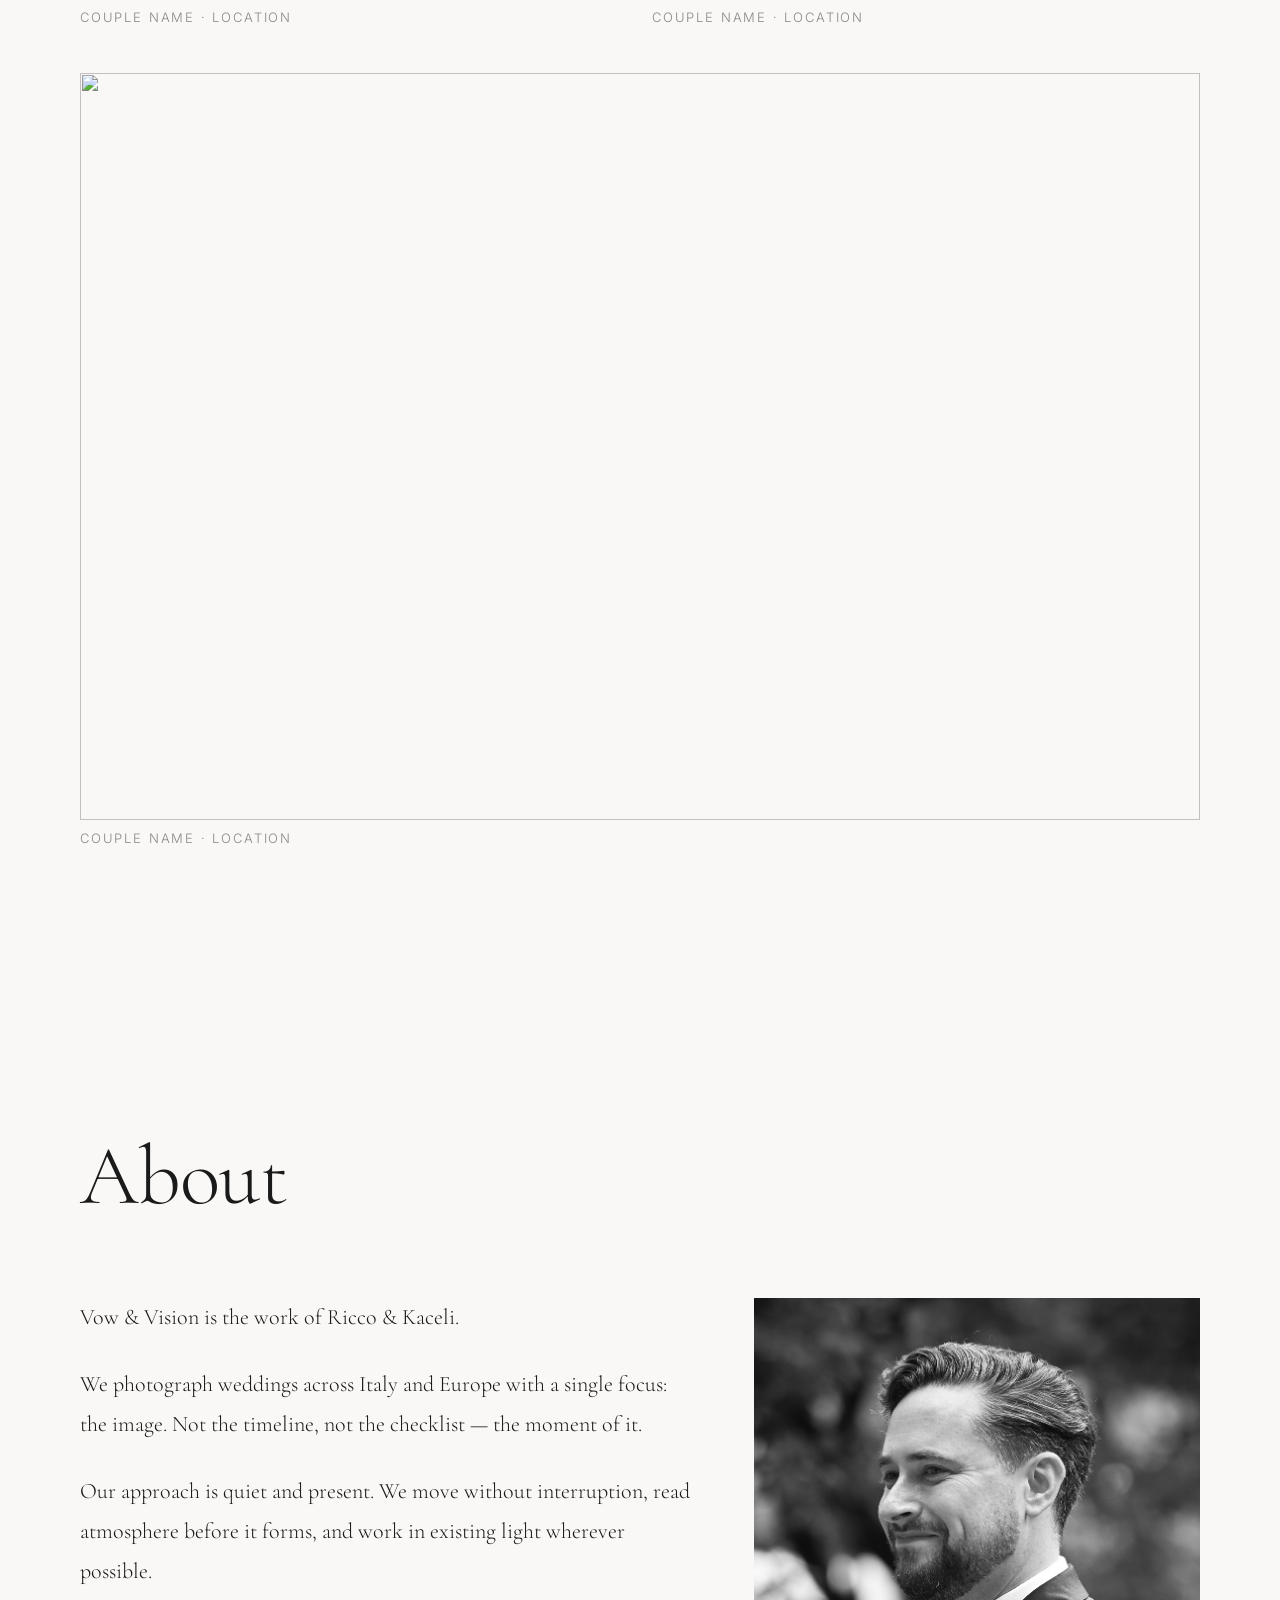
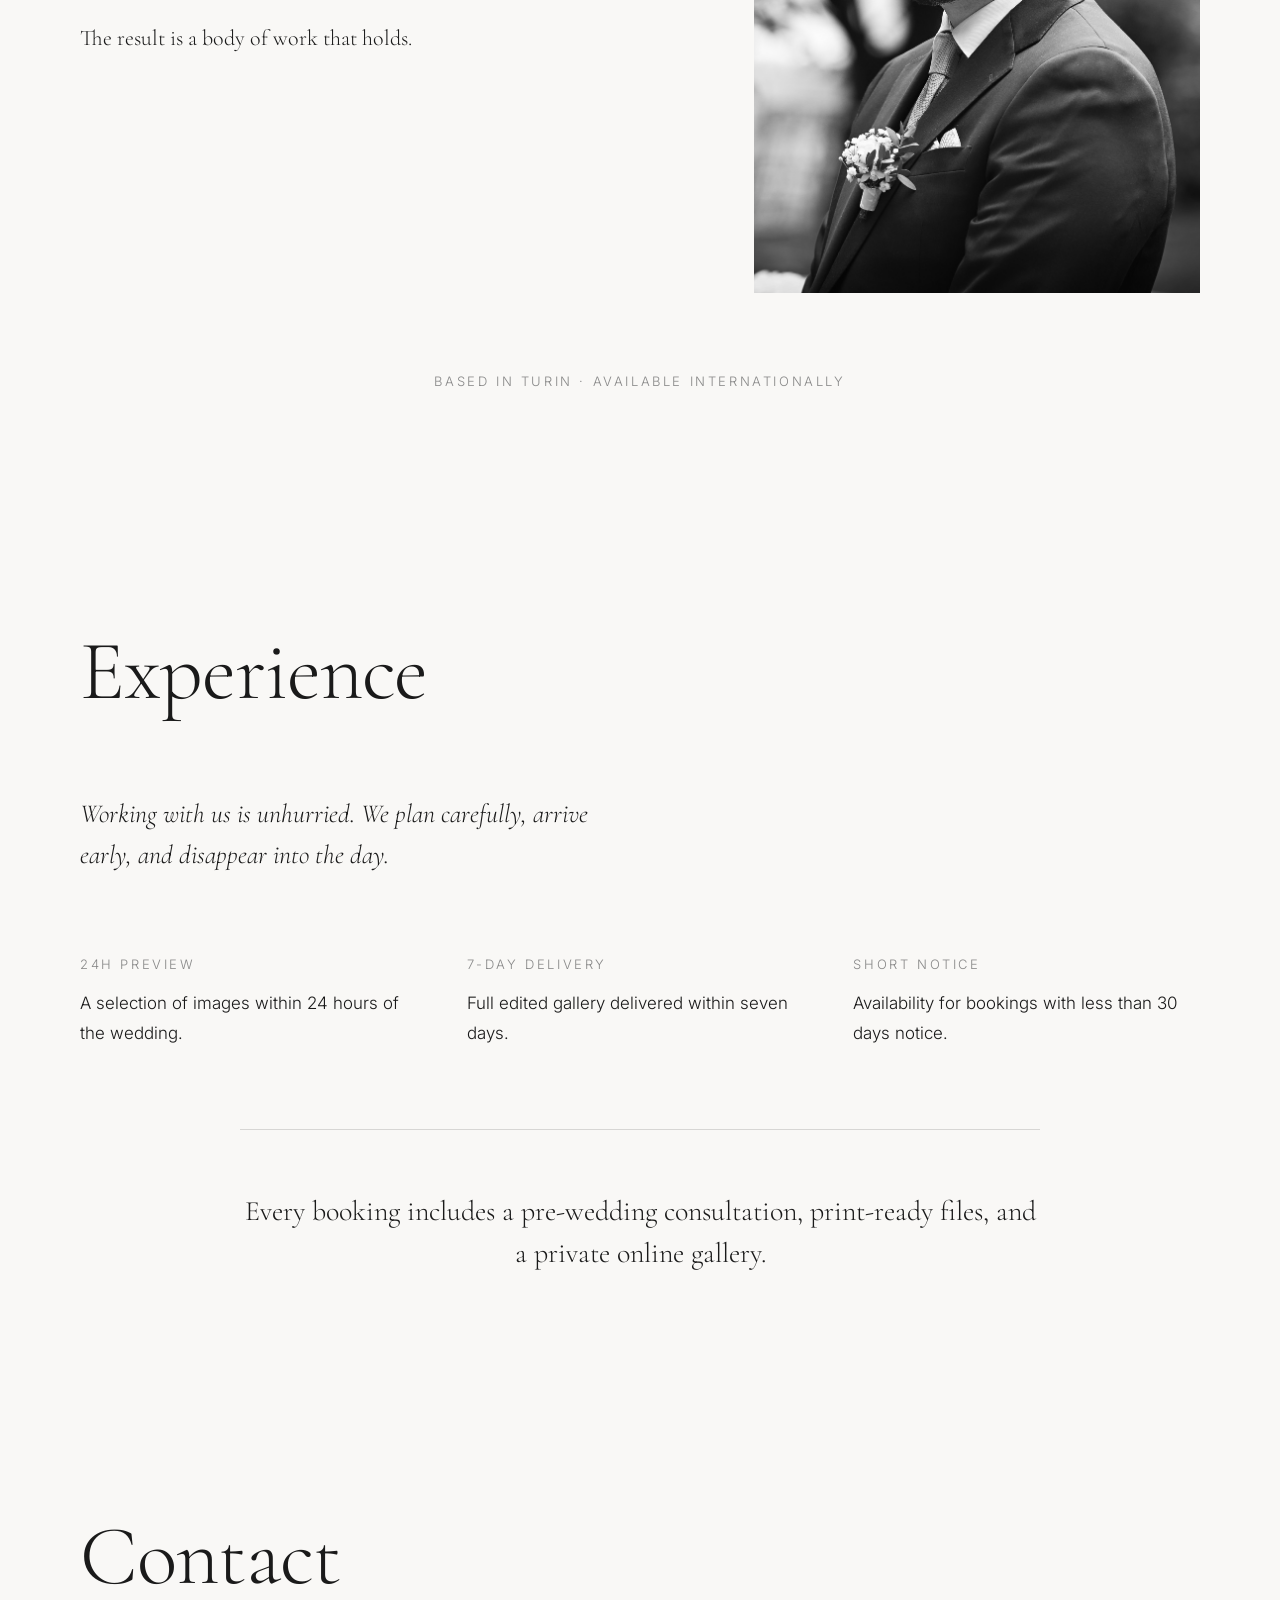
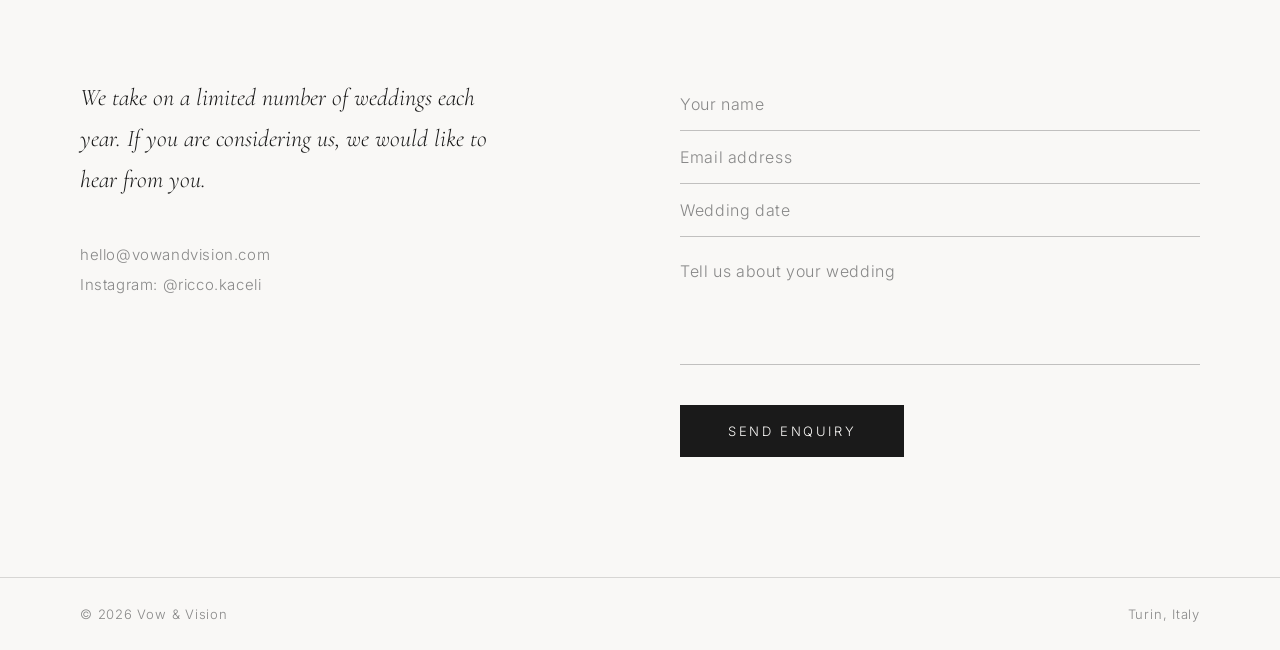
==== commit af6ae7eb: "Add Decap CMS" ====
--- a/index.html
+++ b/index.html
@@ -196,6 +196,7 @@
       .wg-pair, .wg-trio, .wg-asymm { grid-template-columns: 1fr; }
     }
   </style>
+  <script src="https://identity.netlify.com/v1/netlify-identity-widget.js"></script>
 </head>
 <body>
 
@@ -225,7 +226,7 @@
   </section>
 
   <div class="hero-tagline-container">
-    <div class="tagline">by Ricco & Kaceli</div>
+    <div class="tagline" data-content="hero.tagline">by Ricco & Kaceli</div>
   </div>
 
   <section class="fade-in">
@@ -243,7 +244,7 @@
   </section>
 
   <section class="fade-in">
-    <div class="pull-quote">
+    <div class="pull-quote" data-content="pullQuote">
       We document the day as it unfolds — without interference, without performance.
     </div>
   </section>
@@ -255,20 +256,20 @@
   <section class="fade-in">
     <div class="container intro-grid">
       <div class="intro-col">
-        <h4>Work</h4>
-        <p>A selection of recent sessions across Italy and Europe.</p>
-        <a href="#work" class="subtle-link">View work →</a>
-      </div>
-      <div class="intro-col">
-        <h4>Approach</h4>
-        <p>Quiet, present, and entirely without interference.</p>
-        <a href="#about" class="subtle-link">Our approach →</a>
-      </div>
-      <div class="intro-col">
-        <h4>Book</h4>
-        <p>A limited number of commissions each year.</p>
-        <a href="#contact" class="subtle-link">Get in touch →</a>
-      </div>
+          <h4 data-content="intro.work.heading">Work</h4>
+          <p data-content="intro.work.text">A selection of recent sessions across Italy and Europe.</p>
+          <a href="#work" class="subtle-link" data-content="intro.work.link">View work →</a>
+        </div>
+        <div class="intro-col">
+          <h4 data-content="intro.approach.heading">Approach</h4>
+          <p data-content="intro.approach.text">Quiet, present, and entirely without interference.</p>
+          <a href="#about" class="subtle-link" data-content="intro.approach.link">Our approach →</a>
+        </div>
+        <div class="intro-col">
+          <h4 data-content="intro.book.heading">Book</h4>
+          <p data-content="intro.book.text">A limited number of commissions each year.</p>
+          <a href="#contact" class="subtle-link" data-content="intro.book.link">Get in touch →</a>
+        </div>
     </div>
   </section>
 
@@ -397,40 +398,40 @@
       <h1 class="page-title fade-in">About</h1>
       <div class="about-layout fade-in">
         <div class="about-text">
-          <p>Vow & Vision is the work of Ricco & Kaceli.</p>
-          <p>We photograph weddings across Italy and Europe with a single focus: the image. Not the timeline, not the checklist — the moment of it.</p>
-          <p>Our approach is quiet and present. We move without interruption, read atmosphere before it forms, and work in existing light wherever possible.</p>
-          <p>The result is a body of work that holds.</p>
+          <p data-content="about.p1">Vow & Vision is the work of Ricco & Kaceli.</p>
+          <p data-content="about.p2">We photograph weddings across Italy and Europe with a single focus: the image. Not the timeline, not the checklist — the moment of it.</p>
+          <p data-content="about.p3">Our approach is quiet and present. We move without interruption, read atmosphere before it forms, and work in existing light wherever possible.</p>
+          <p data-content="about.p4">The result is a body of work that holds.</p>
         </div>
         <div class="about-image">
           <img src="images/about.jpg" alt="Ricco & Kaceli at work" style="object-position: 67% 50%;">
         </div>
       </div>
-      <div class="about-footer-label fade-in">Based in Turin  ·  Available internationally</div>
+      <div class="about-footer-label fade-in" data-content="about.footerLabel">Based in Turin  ·  Available internationally</div>
     </div>
   </section>
 
   <section id="experience">
     <div class="container">
       <h1 class="page-title fade-in">Experience</h1>
-      <div class="exp-intro fade-in">
+      <div class="exp-intro fade-in" data-content="experience.intro">
         Working with us is unhurried. We plan carefully, arrive early, and disappear into the day.
       </div>
       <div class="exp-grid fade-in">
         <div class="exp-col">
           <h4>24h Preview</h4>
-          <p>A selection of images within 24 hours of the wedding.</p>
+          <p data-content="experience.preview">A selection of images within 24 hours of the wedding.</p>
         </div>
         <div class="exp-col">
           <h4>7-Day Delivery</h4>
-          <p>Full edited gallery delivered within seven days.</p>
+          <p data-content="experience.delivery">Full edited gallery delivered within seven days.</p>
         </div>
         <div class="exp-col">
           <h4>Short Notice</h4>
-          <p>Availability for bookings with less than 30 days notice.</p>
-        </div>
-      </div>
-      <div class="exp-hairline fade-in">
+          <p data-content="experience.shortNotice">Availability for bookings with less than 30 days notice.</p>
+        </div>
+      </div>
+      <div class="exp-hairline fade-in" data-content="experience.closing">
         Every booking includes a pre-wedding consultation, print-ready files, and a private online gallery.
       </div>
     </div>
@@ -441,20 +442,22 @@
       <h1 class="page-title fade-in">Contact</h1>
       <div class="contact-layout fade-in">
         <div class="contact-left">
-          <div class="contact-intro">
+          <div class="contact-intro" data-content="contact.intro">
             We take on a limited number of weddings each year. If you are considering us, we would like to hear from you.
           </div>
           <div class="contact-details">
-            <p>hello@vowandvision.com</p>
-            <p>Instagram: <a href="https://www.instagram.com/ricco.kaceli/" target="_blank" style="color: inherit; text-decoration: none;">@ricco.kaceli</a></p>
+            <p data-content="contact.email">hello@vowandvision.com</p>
+            <p>Instagram: <a href="https://www.instagram.com/ricco.kaceli/" target="_blank" style="color: inherit; text-decoration: none;" data-content="contact.instagram">@ricco.kaceli</a></p>
           </div>
         </div>
         <div class="contact-right">
-          <form class="contact-form" onsubmit="return false;">
-            <input type="text" placeholder="Your name">
-            <input type="email" placeholder="Email address">
-            <input type="text" placeholder="Wedding date">
-            <textarea placeholder="Tell us about your wedding"></textarea>
+          <form class="contact-form" name="contact" method="POST" data-netlify="true" netlify-honeypot="bot-field">
+            <input type="hidden" name="form-name" value="contact">
+            <input type="hidden" name="bot-field">
+            <input type="text" name="name" placeholder="Your name">
+            <input type="email" name="email" placeholder="Email address">
+            <input type="text" name="wedding-date" placeholder="Wedding date">
+            <textarea name="message" placeholder="Tell us about your wedding"></textarea>
             <button type="submit">Send enquiry</button>
           </form>
         </div>
@@ -565,5 +568,29 @@
   });
 </script>
 
+<!-- Content loader from content.json -->
+<script>
+  fetch('/content.json')
+    .then(r => r.json())
+    .then(data => {
+      document.querySelectorAll('[data-content]').forEach(el => {
+        const keys = el.getAttribute('data-content').split('.');
+        let val = data;
+        keys.forEach(k => { if (val) val = val[k]; });
+        if (val) el.textContent = val;
+      });
+    });
+
+  // Netlify Identity redirect
+  if (window.netlifyIdentity) {
+    window.netlifyIdentity.on('init', user => {
+      if (!user) {
+        window.netlifyIdentity.on('login', () => {
+          document.location.href = '/admin/';
+        });
+      }
+    });
+  }
+</script>
 </body>
 </html>
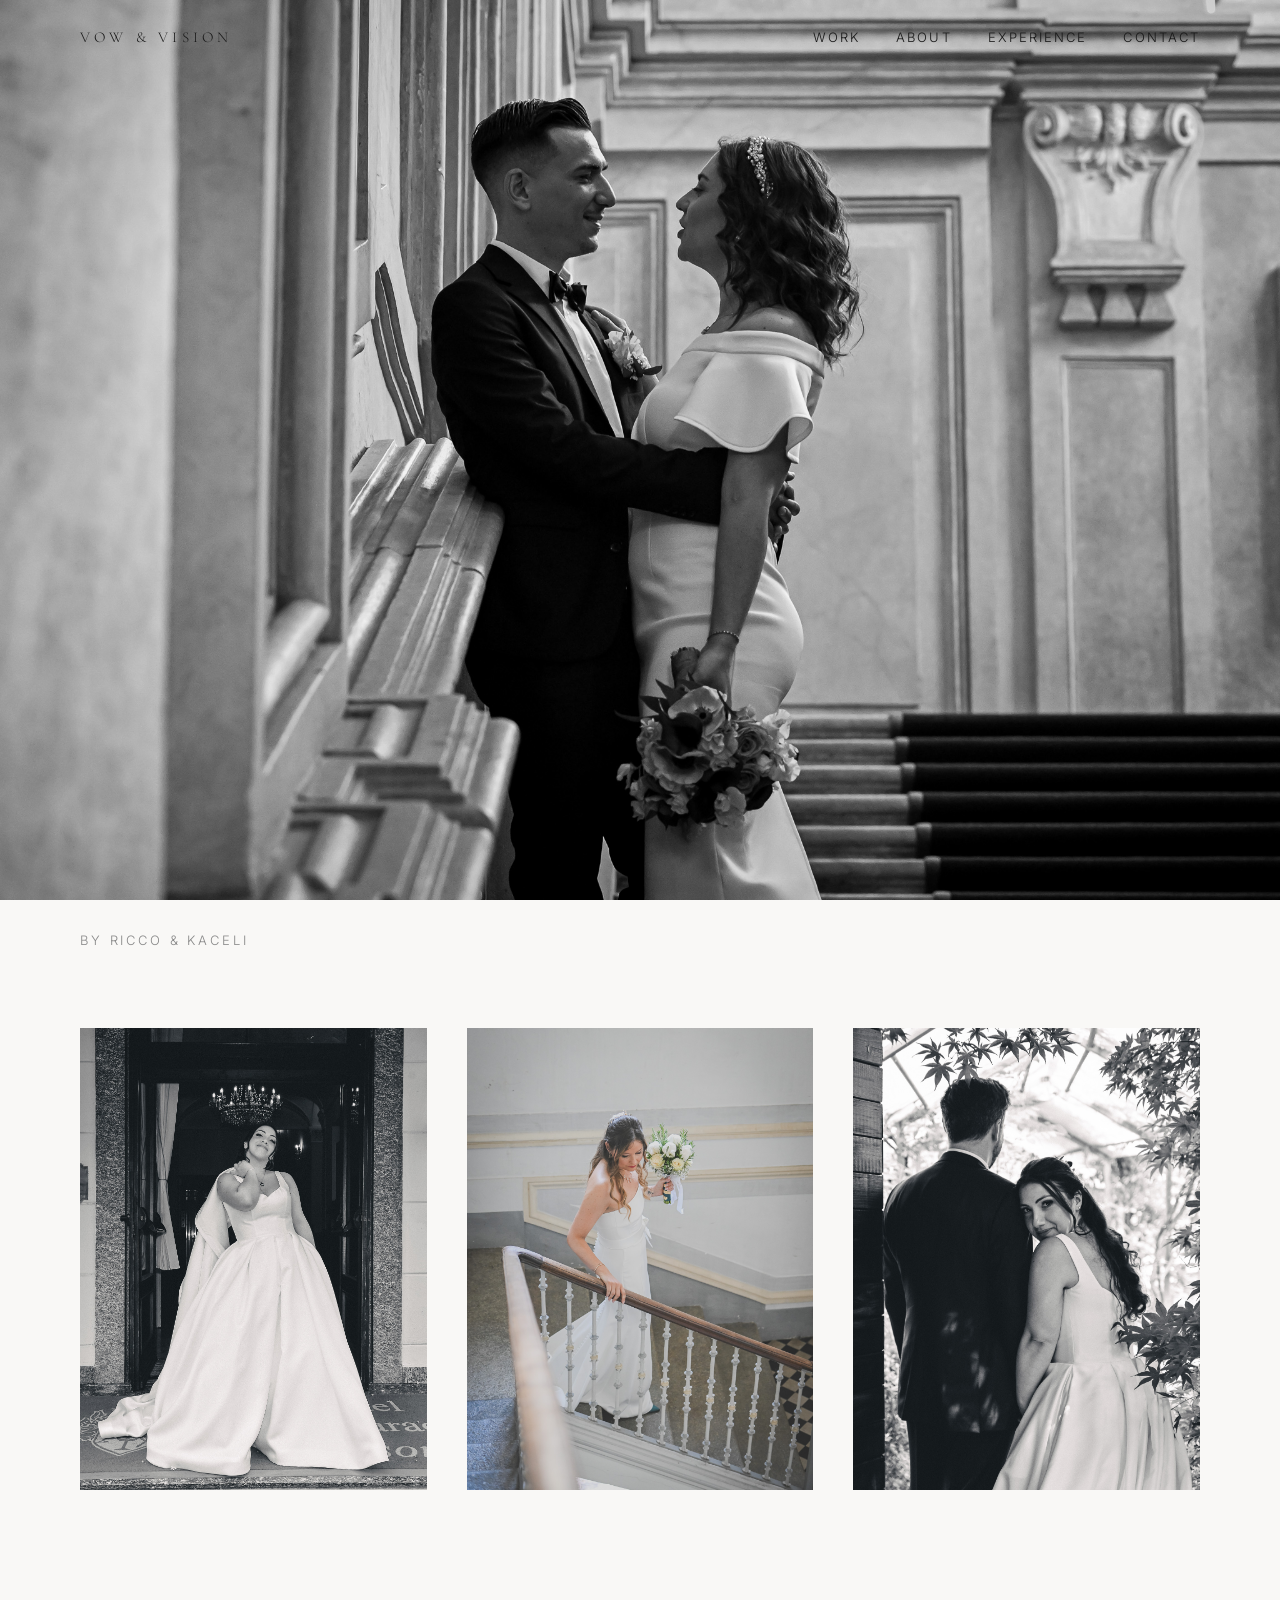
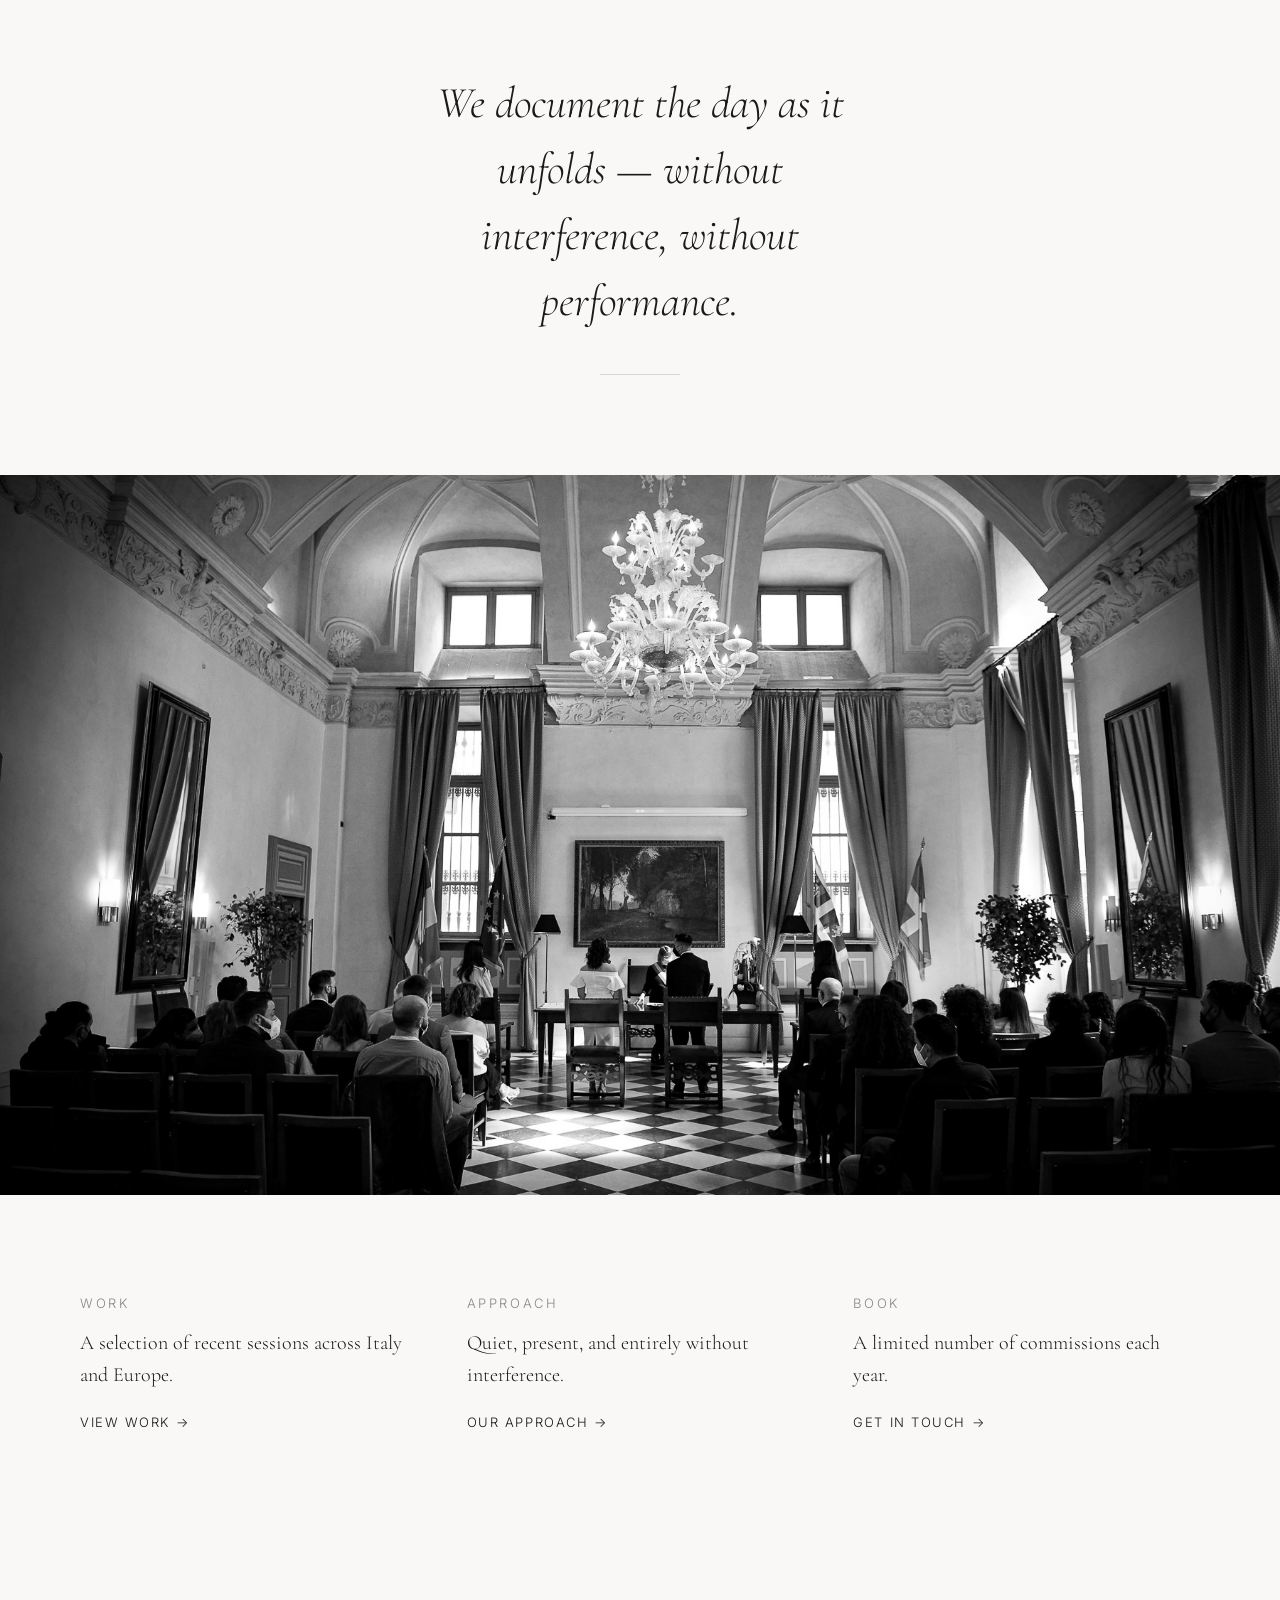
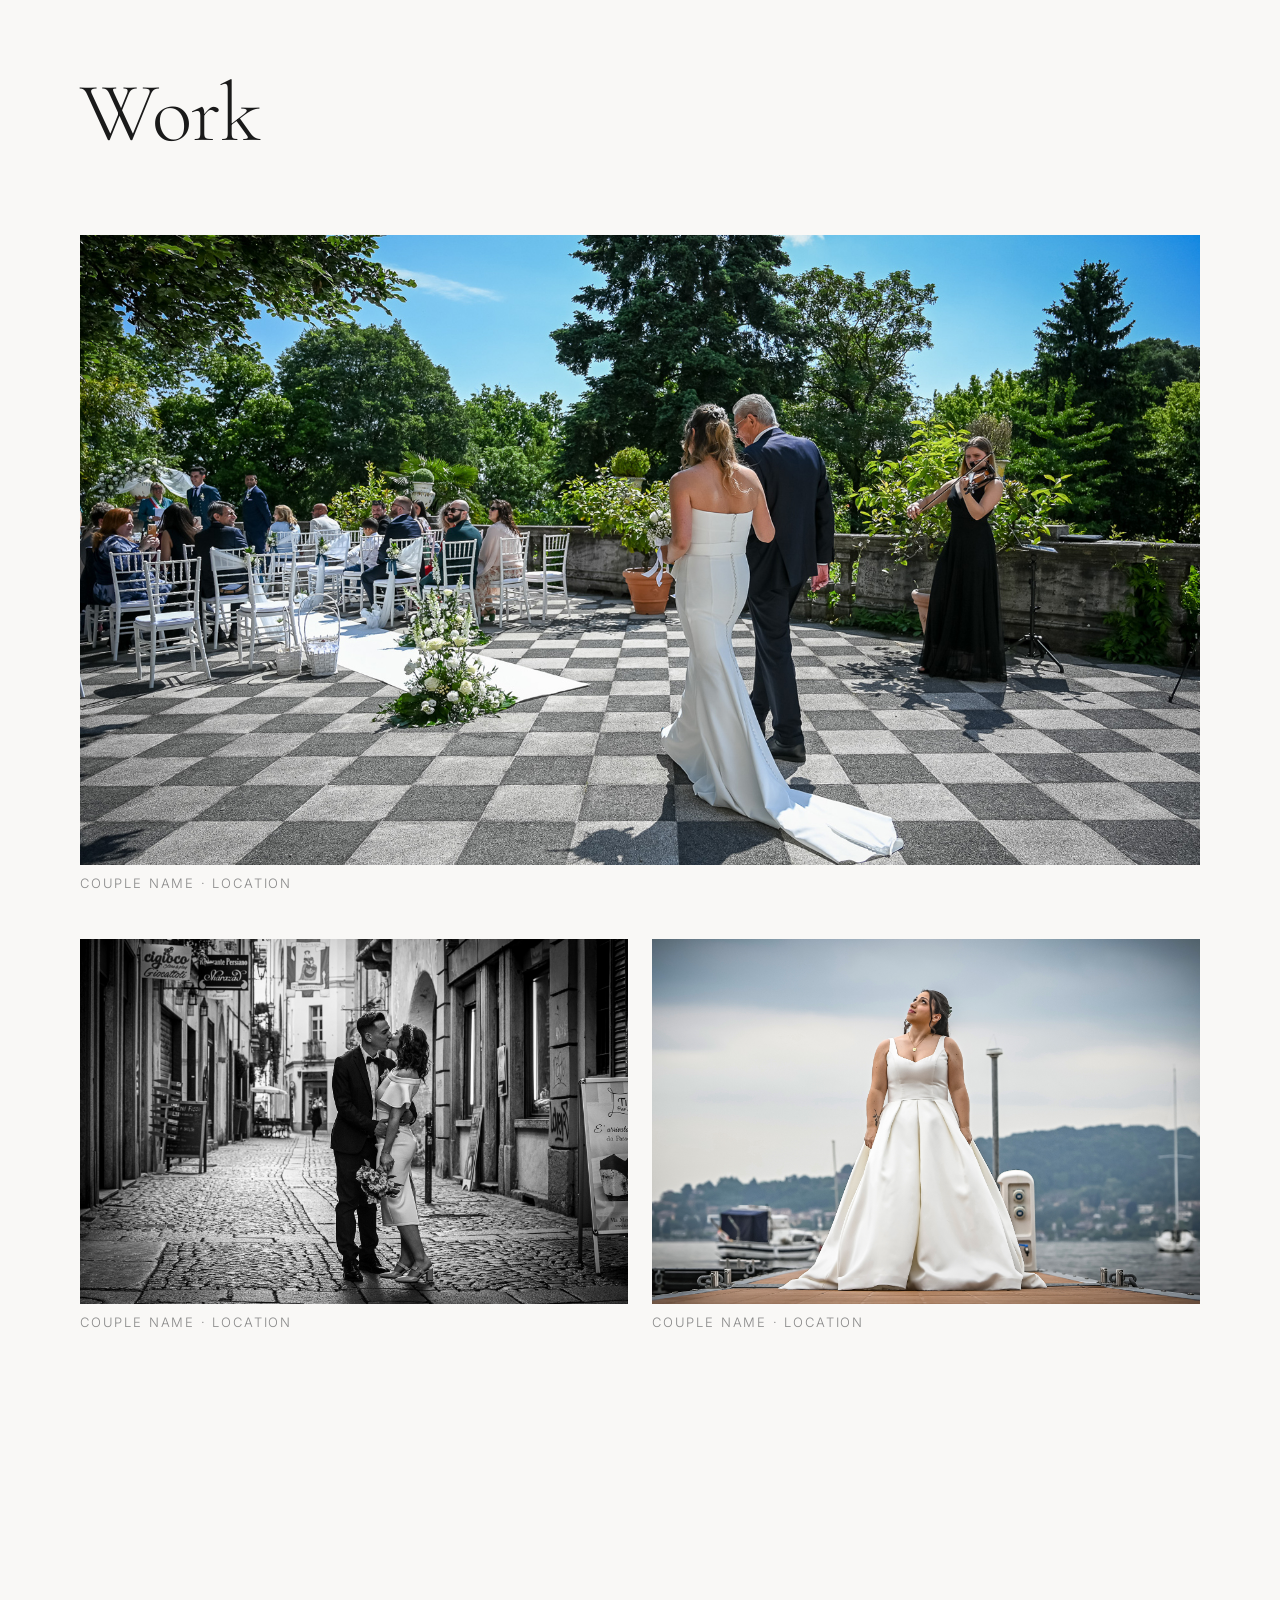
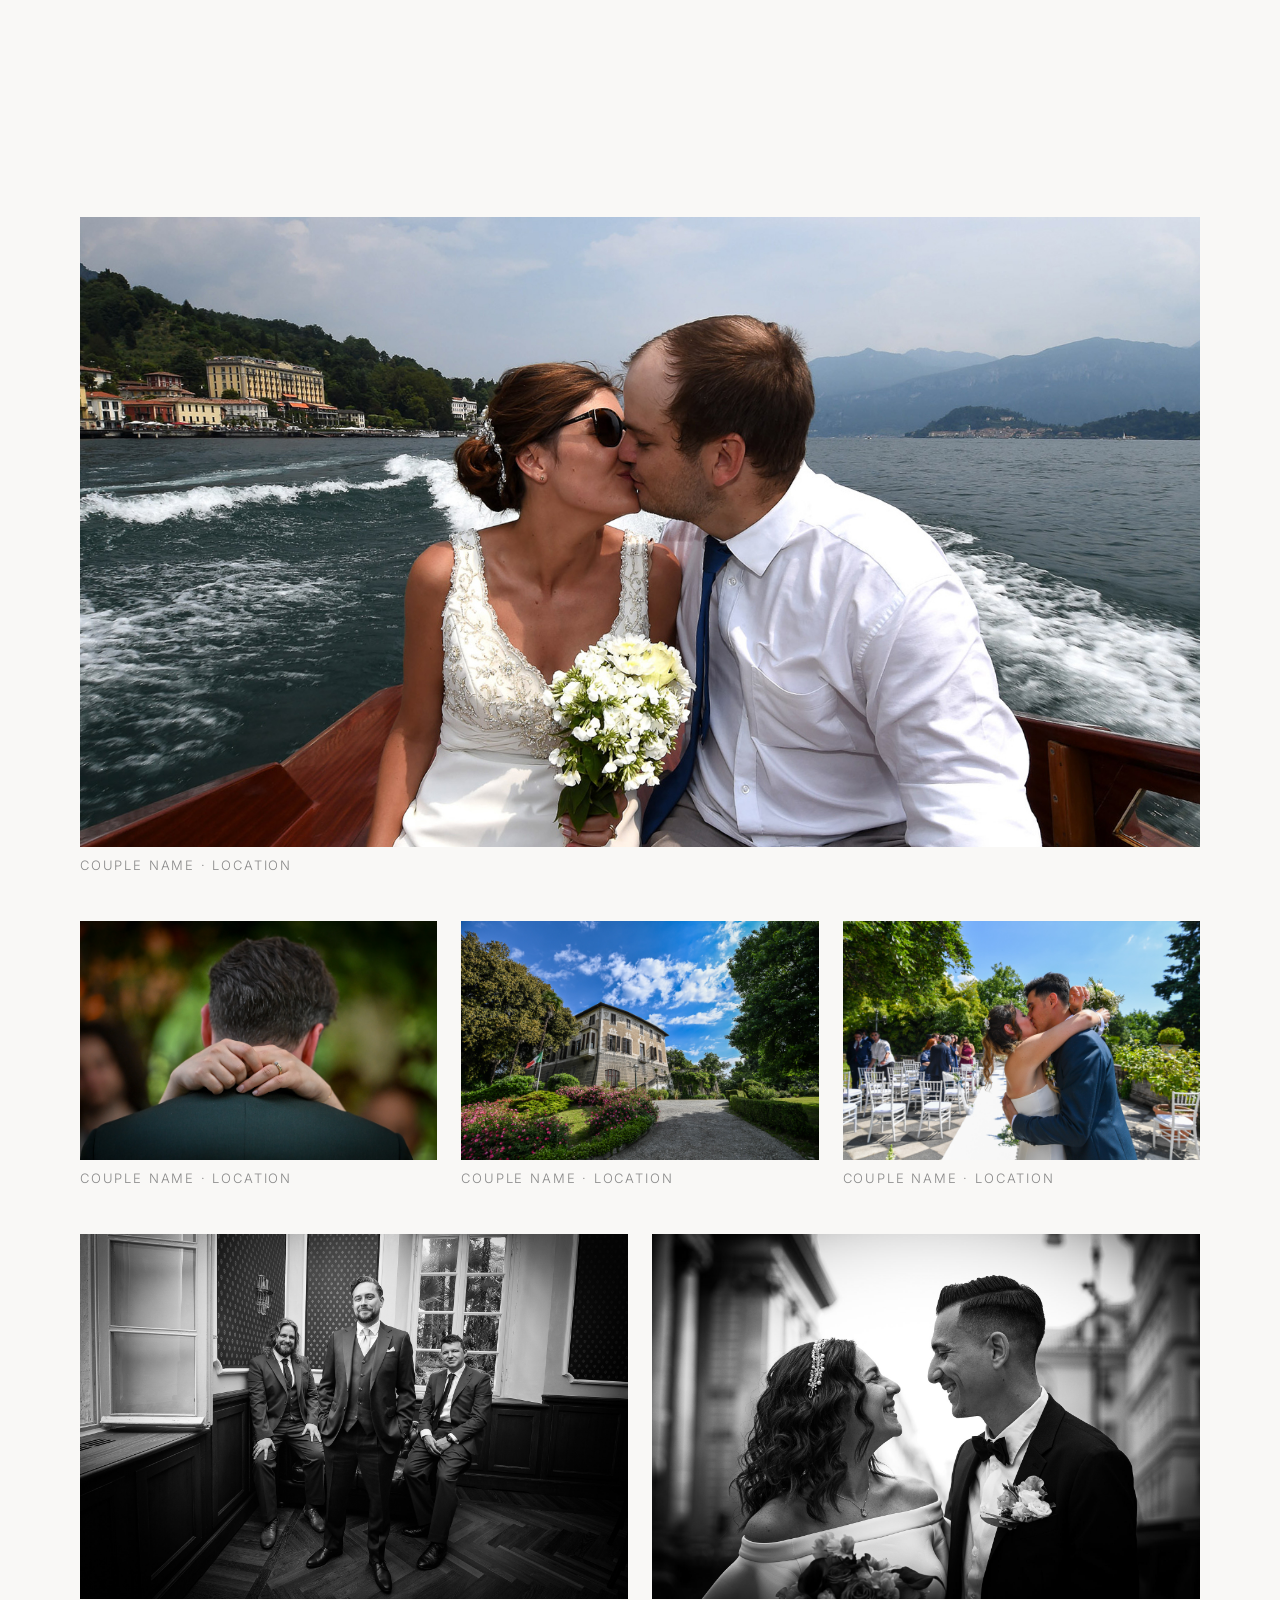
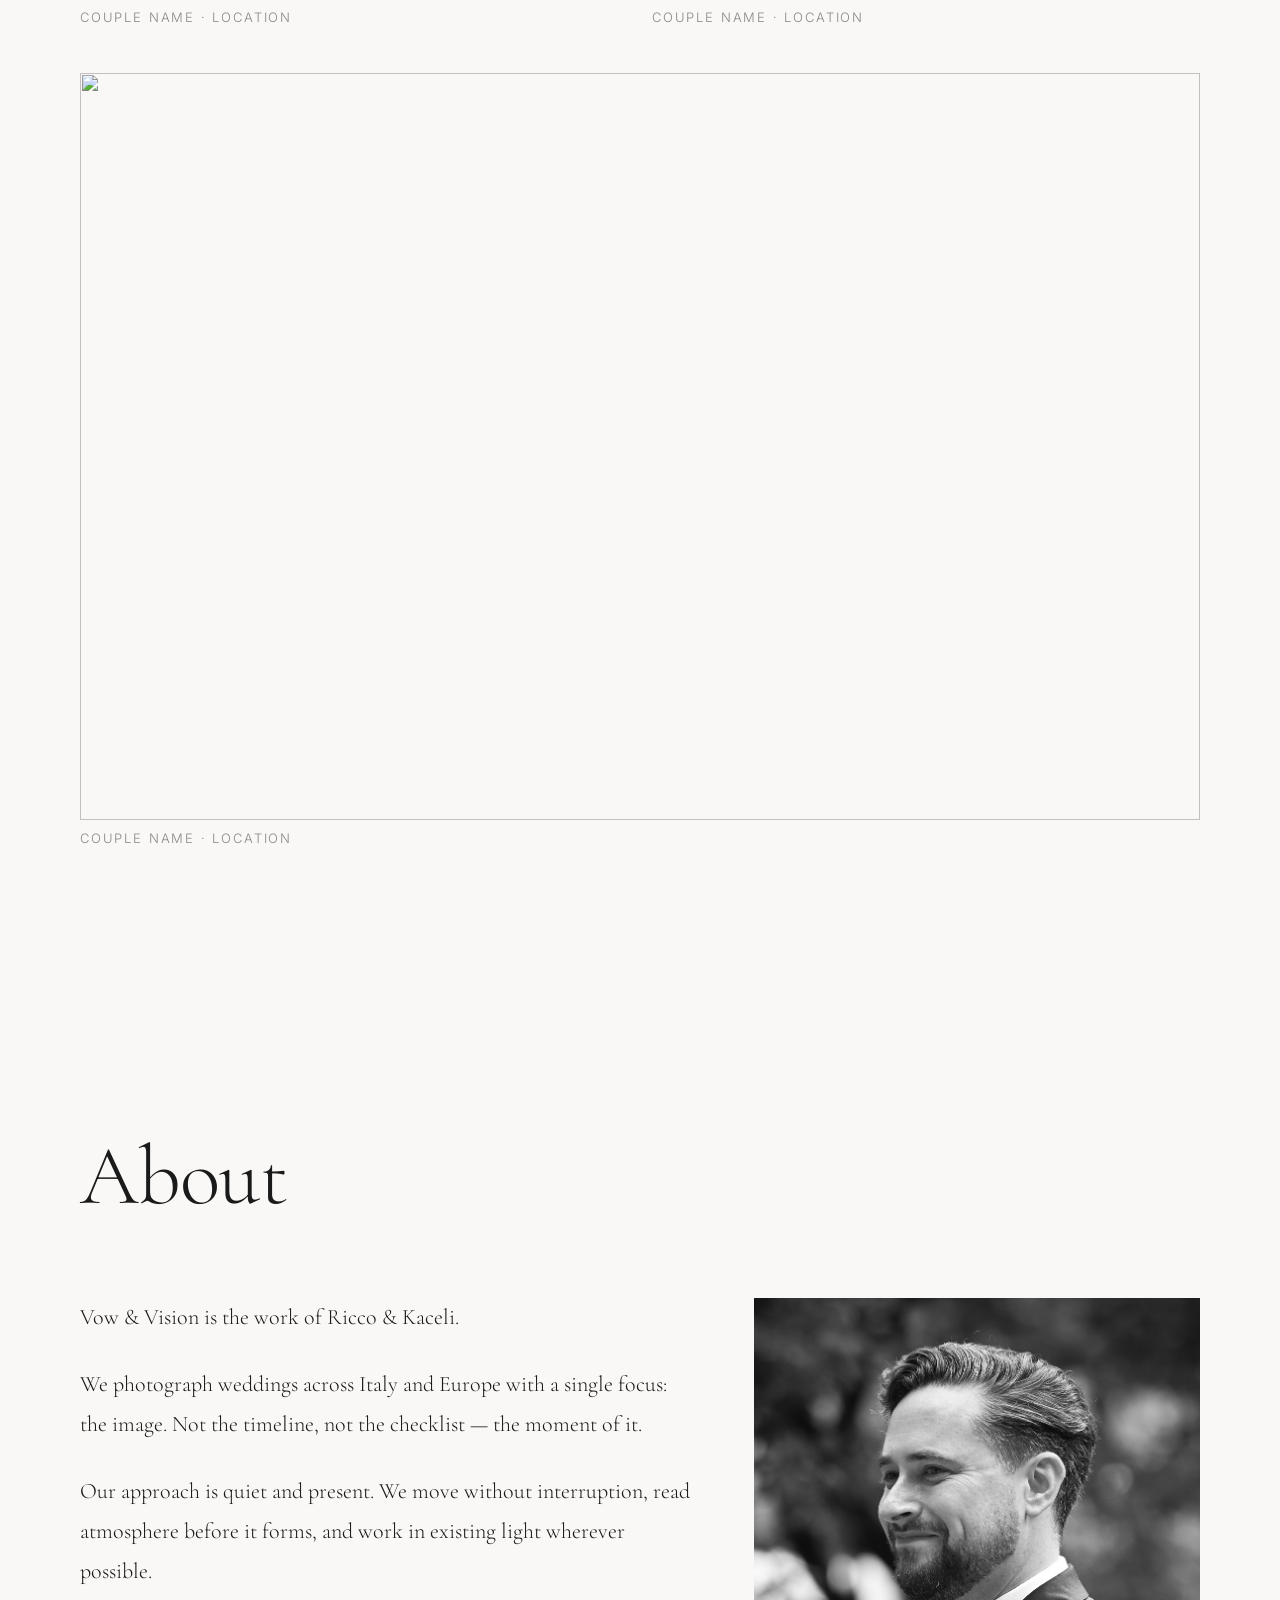
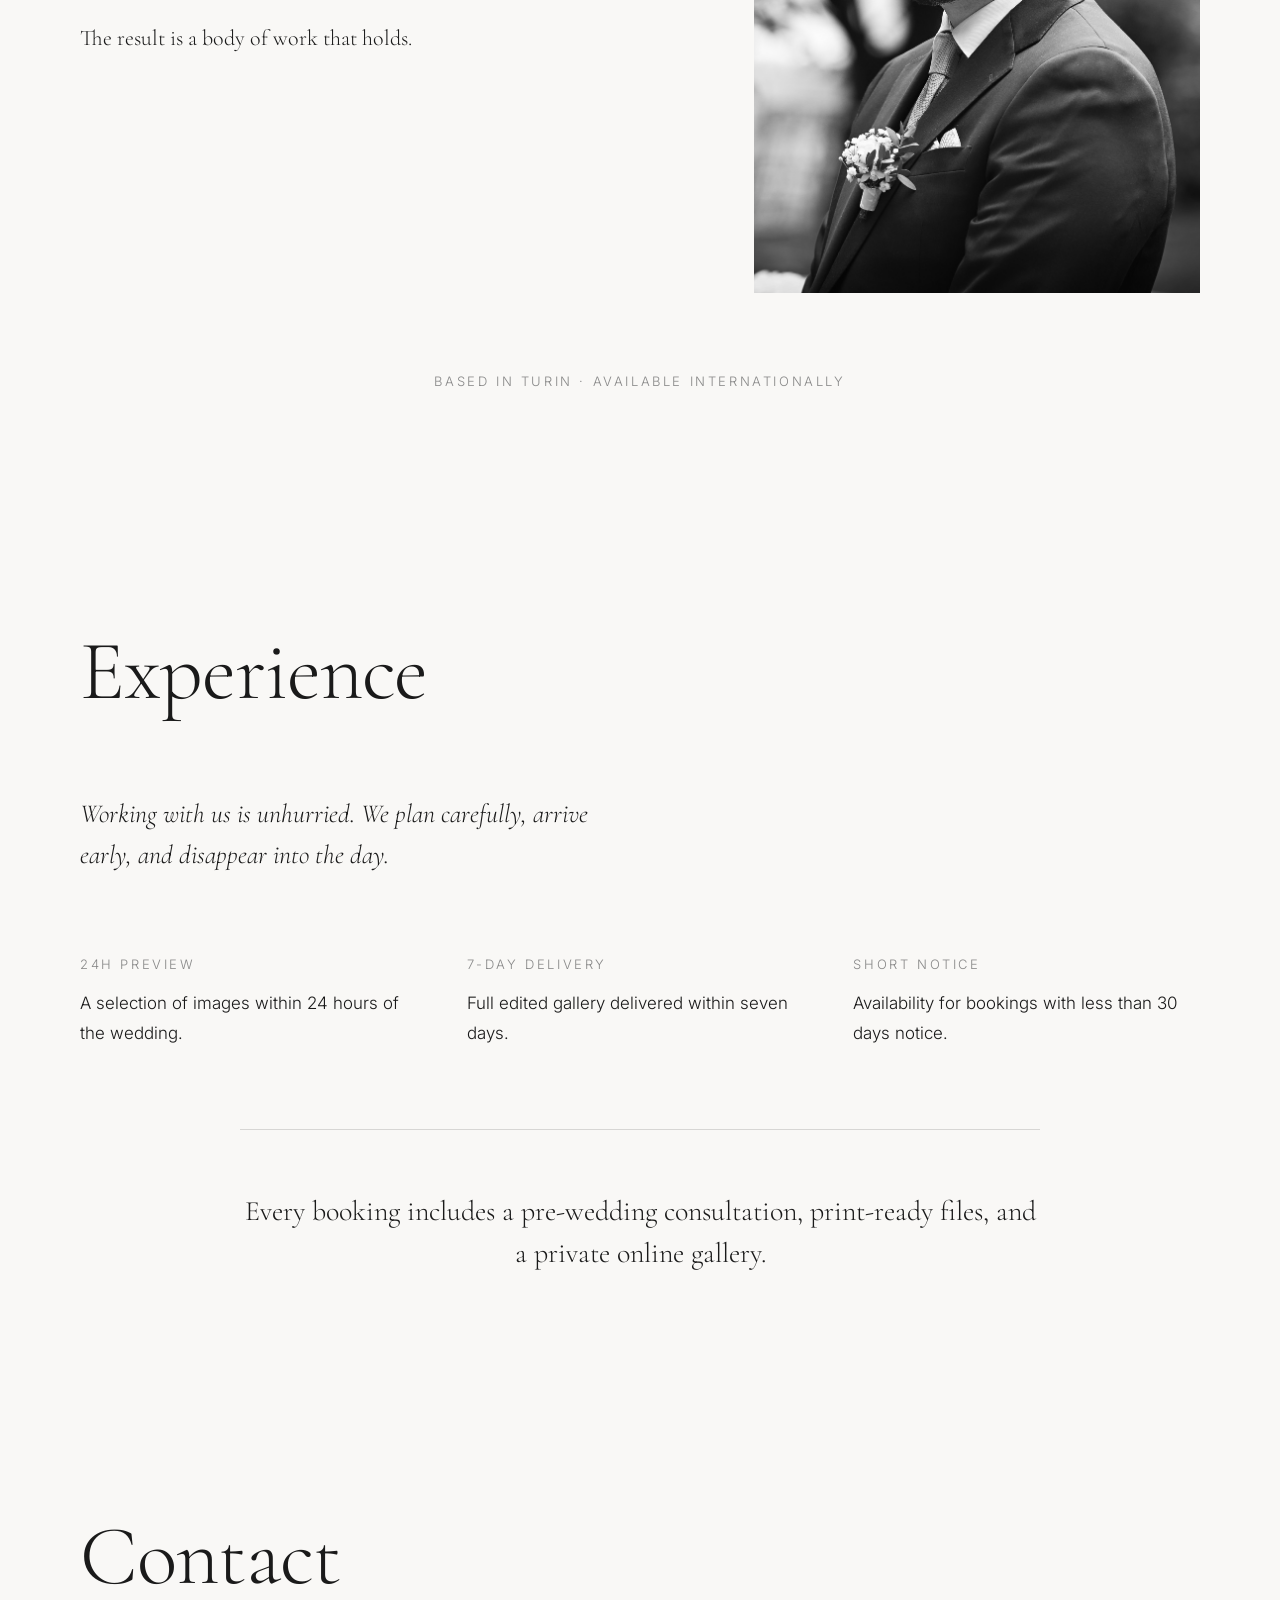
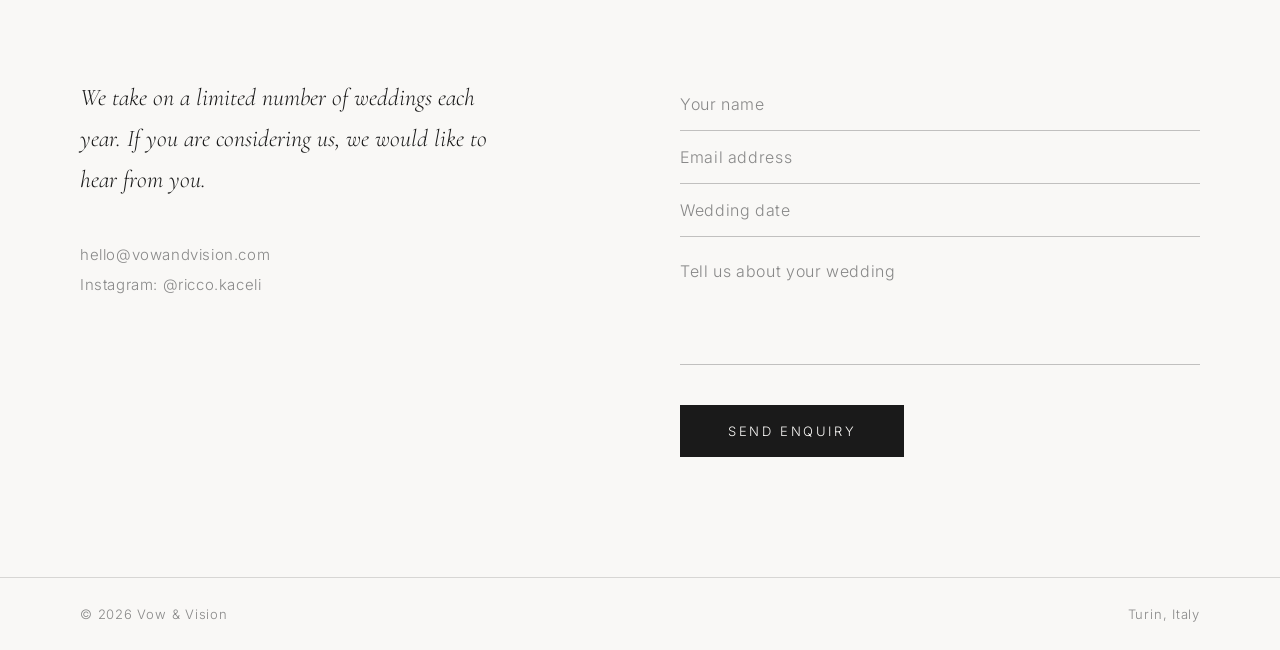
==== commit 8173de89: "Update index.html" ====
--- a/index.html
+++ b/index.html
@@ -3,6 +3,8 @@
 <head>
   <meta charset="UTF-8" />
   <meta name="viewport" content="width=device-width, initial-scale=1.0" />
+  <link rel="alternate" hreflang="en" href="https://www.vow-and-vision.com">
+  <link rel="alternate" hreflang="it" href="https://www.vowandvision.it">
   <title>Vow & Vision — Editorial Wedding Photography</title>
   <link rel="preconnect" href="https://fonts.googleapis.com">
   <link rel="preconnect" href="https://fonts.gstatic.com" crossorigin>
@@ -93,7 +95,6 @@
     .work-img:hover img { transform: scale(1.02); }
     .work-label { margin-top: 12px; font-family: var(--sans); font-size: 13px; letter-spacing: 0.14em; text-transform: uppercase; color: var(--grey); }
 
-    /* Work Gallery */
     .wg-full, .wg-pair, .wg-asymm, .wg-trio { padding: 0 var(--margin); margin-bottom: 48px; }
     .wg-pair { display: grid; grid-template-columns: 1fr 1fr; gap: 24px; }
     .wg-trio { display: grid; grid-template-columns: 1fr 1fr 1fr; gap: 24px; }
@@ -110,7 +111,6 @@
     .wg-caption { margin-top: 10px; font-family: var(--sans); font-size: 13px; letter-spacing: 0.14em; text-transform: uppercase; color: var(--grey); }
     .wg-names { }
 
-    /* Lightbox */
     .lb { display: none; position: fixed; inset: 0; background: rgba(20,20,20,0.97); z-index: 500; align-items: center; justify-content: center; }
     .lb.open { display: flex; }
     .lb-inner { position: relative; max-width: 90vw; max-height: 90vh; }
@@ -278,21 +278,14 @@
       <h1 class="page-title fade-in">Work</h1>
     </div>
 
-    <!-- WORK GRID: varied rhythm layout -->
-    <!-- To swap images: rename your file to match the filename shown in each caption -->
-
-    <!-- Row 1: Full width hero -->
     <div class="wg-full fade-in">
       <div class="wg-img" style="aspect-ratio: 16/9;">
         <img src="images/w-01.jpg" alt="">
         <div class="wg-overlay"><span class="wg-filename">w-01.jpg</span></div>
       </div>
-      <div class="wg-caption">
-        <span class="wg-names">Couple Name · Location</span>
-      </div>
-    </div>
-
-    <!-- Row 2: Two equal landscape -->
+      <div class="wg-caption"><span class="wg-names">Couple Name · Location</span></div>
+    </div>
+
     <div class="wg-pair fade-in">
       <div class="wg-item">
         <div class="wg-img">
@@ -310,7 +303,6 @@
       </div>
     </div>
 
-    <!-- Row 3: Two equal -->
     <div class="wg-pair fade-in">
       <div class="wg-item">
         <div class="wg-img">
@@ -328,7 +320,6 @@
       </div>
     </div>
 
-    <!-- Row 4: Full width hero -->
     <div class="wg-full fade-in">
       <div class="wg-img" style="aspect-ratio: 16/9;">
         <img src="images/w-06.jpg" alt="">
@@ -337,7 +328,6 @@
       <div class="wg-caption"><span class="wg-names">Couple Name · Location</span></div>
     </div>
 
-    <!-- Row 5: Three equal -->
     <div class="wg-trio fade-in">
       <div class="wg-item">
         <div class="wg-img">
@@ -362,9 +352,6 @@
       </div>
     </div>
 
-
-
-    <!-- Row 7: Two equal landscape -->
     <div class="wg-pair fade-in">
       <div class="wg-item">
         <div class="wg-img">
@@ -382,7 +369,6 @@
       </div>
     </div>
 
-    <!-- Row 8: Full width closing hero -->
     <div class="wg-full fade-in">
       <div class="wg-img" style="aspect-ratio: 3/2;">
         <img src="images/w-14.jpg" alt="">
@@ -393,7 +379,7 @@
 
   </section>
 
-    <section id="about">
+  <section id="about">
     <div class="container">
       <h1 class="page-title fade-in">About</h1>
       <div class="about-layout fade-in">
@@ -407,7 +393,7 @@
           <img src="images/about.jpg" alt="Ricco & Kaceli at work" style="object-position: 67% 50%;">
         </div>
       </div>
-      <div class="about-footer-label fade-in" data-content="about.footerLabel">Based in Turin  ·  Available internationally</div>
+      <div class="about-footer-label fade-in" data-content="about.footerLabel">Based in Turin · Available internationally</div>
     </div>
   </section>
 
@@ -474,29 +460,19 @@
 
 <script>
   const nav = document.getElementById('main-nav');
-  window.addEventListener('scroll', () => {
-    nav.classList.toggle('scrolled', window.scrollY > 40);
-  });
-
+  window.addEventListener('scroll', () => { nav.classList.toggle('scrolled', window.scrollY > 40); });
   const menuBtn = document.getElementById('menuBtn');
   const closeMenuBtn = document.getElementById('closeMenu');
   const mobileNav = document.getElementById('mobileNav');
   menuBtn.addEventListener('click', () => mobileNav.classList.add('open'));
   closeMenuBtn.addEventListener('click', closeMobileNav);
   function closeMobileNav() { mobileNav.classList.remove('open'); }
-
   const observer = new IntersectionObserver((entries) => {
-    entries.forEach(e => {
-      if (e.isIntersecting) {
-        e.target.classList.add('visible');
-        observer.unobserve(e.target);
-      }
-    });
+    entries.forEach(e => { if (e.isIntersecting) { e.target.classList.add('visible'); observer.unobserve(e.target); } });
   }, { threshold: 0.08 });
   document.querySelectorAll('.fade-in').forEach(el => observer.observe(el));
 </script>
 
-<!-- Lightbox -->
 <div class="lb" id="lightbox">
   <span class="lb-close" id="lb-close">Close ✕</span>
   <span class="lb-prev" id="lb-prev">← Prev</span>
@@ -508,13 +484,10 @@
 </div>
 
 <script>
-  // Lightbox
   const lb = document.getElementById('lightbox');
   const lbImg = document.getElementById('lb-img');
   const lbCaption = document.getElementById('lb-caption');
-  let images = [];
-  let current = 0;
-
+  let images = []; let current = 0;
   function buildImageList() {
     images = [];
     document.querySelectorAll('.wg-img').forEach(el => {
@@ -523,43 +496,13 @@
       images.push({ src: img.src, caption });
     });
   }
-
-  function openLightbox(index) {
-    buildImageList();
-    current = index;
-    showImage();
-    lb.classList.add('open');
-    document.body.style.overflow = 'hidden';
-  }
-
-  function showImage() {
-    lbImg.src = images[current].src;
-    lbCaption.textContent = images[current].caption;
-  }
-
-  document.querySelectorAll('.wg-img').forEach((el, i) => {
-    el.addEventListener('click', () => openLightbox(i));
-  });
-
-  document.getElementById('lb-close').addEventListener('click', () => {
-    lb.classList.remove('open');
-    document.body.style.overflow = '';
-  });
-
-  document.getElementById('lb-prev').addEventListener('click', () => {
-    current = (current - 1 + images.length) % images.length;
-    showImage();
-  });
-
-  document.getElementById('lb-next').addEventListener('click', () => {
-    current = (current + 1) % images.length;
-    showImage();
-  });
-
-  lb.addEventListener('click', e => {
-    if (e.target === lb) { lb.classList.remove('open'); document.body.style.overflow = ''; }
-  });
-
+  function openLightbox(index) { buildImageList(); current = index; showImage(); lb.classList.add('open'); document.body.style.overflow = 'hidden'; }
+  function showImage() { lbImg.src = images[current].src; lbCaption.textContent = images[current].caption; }
+  document.querySelectorAll('.wg-img').forEach((el, i) => { el.addEventListener('click', () => openLightbox(i)); });
+  document.getElementById('lb-close').addEventListener('click', () => { lb.classList.remove('open'); document.body.style.overflow = ''; });
+  document.getElementById('lb-prev').addEventListener('click', () => { current = (current - 1 + images.length) % images.length; showImage(); });
+  document.getElementById('lb-next').addEventListener('click', () => { current = (current + 1) % images.length; showImage(); });
+  lb.addEventListener('click', e => { if (e.target === lb) { lb.classList.remove('open'); document.body.style.overflow = ''; } });
   document.addEventListener('keydown', e => {
     if (!lb.classList.contains('open')) return;
     if (e.key === 'ArrowLeft') { current = (current - 1 + images.length) % images.length; showImage(); }
@@ -568,7 +511,6 @@
   });
 </script>
 
-<!-- Content loader from content.json -->
 <script>
   fetch('/content.json')
     .then(r => r.json())
@@ -580,17 +522,11 @@
         if (val) el.textContent = val;
       });
     });
-
-  // Netlify Identity redirect
   if (window.netlifyIdentity) {
     window.netlifyIdentity.on('init', user => {
-      if (!user) {
-        window.netlifyIdentity.on('login', () => {
-          document.location.href = '/admin/';
-        });
-      }
+      if (!user) { window.netlifyIdentity.on('login', () => { document.location.href = '/admin/'; }); }
     });
   }
 </script>
 </body>
-</html>+</html>
